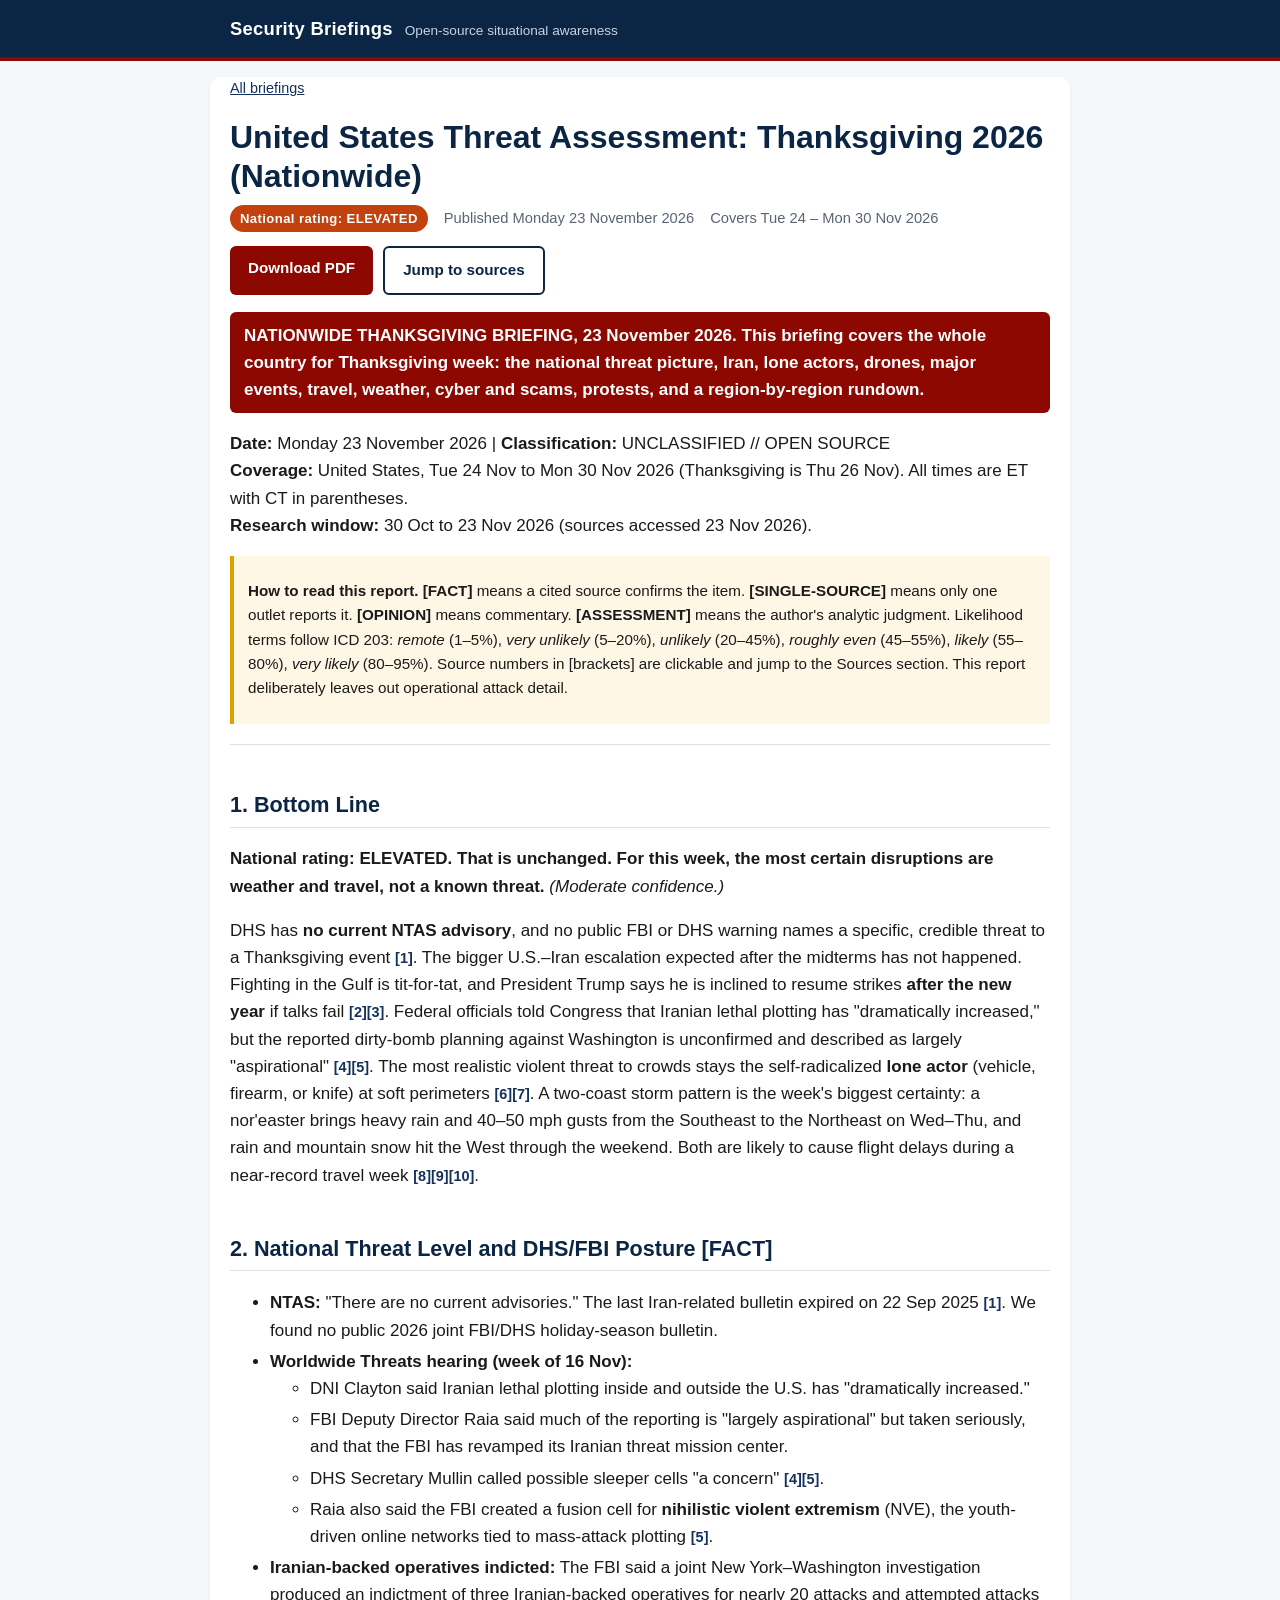
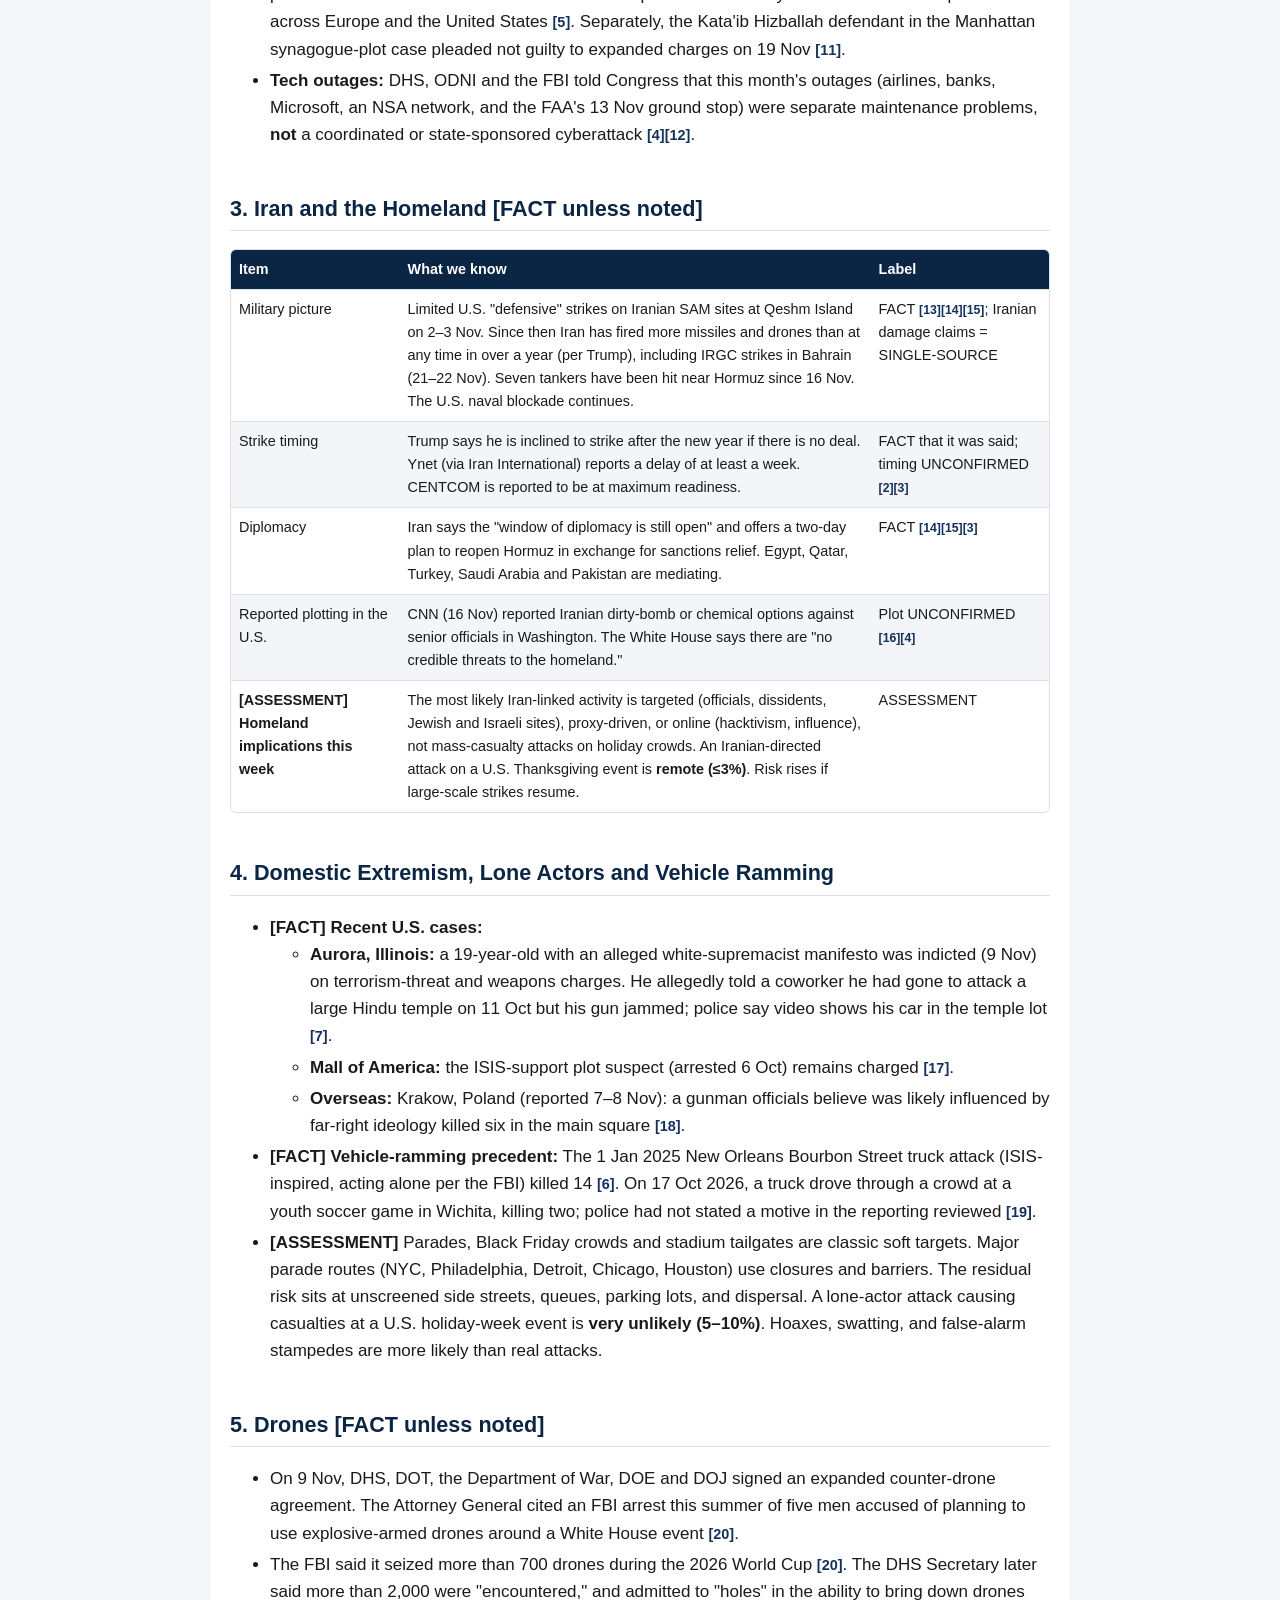
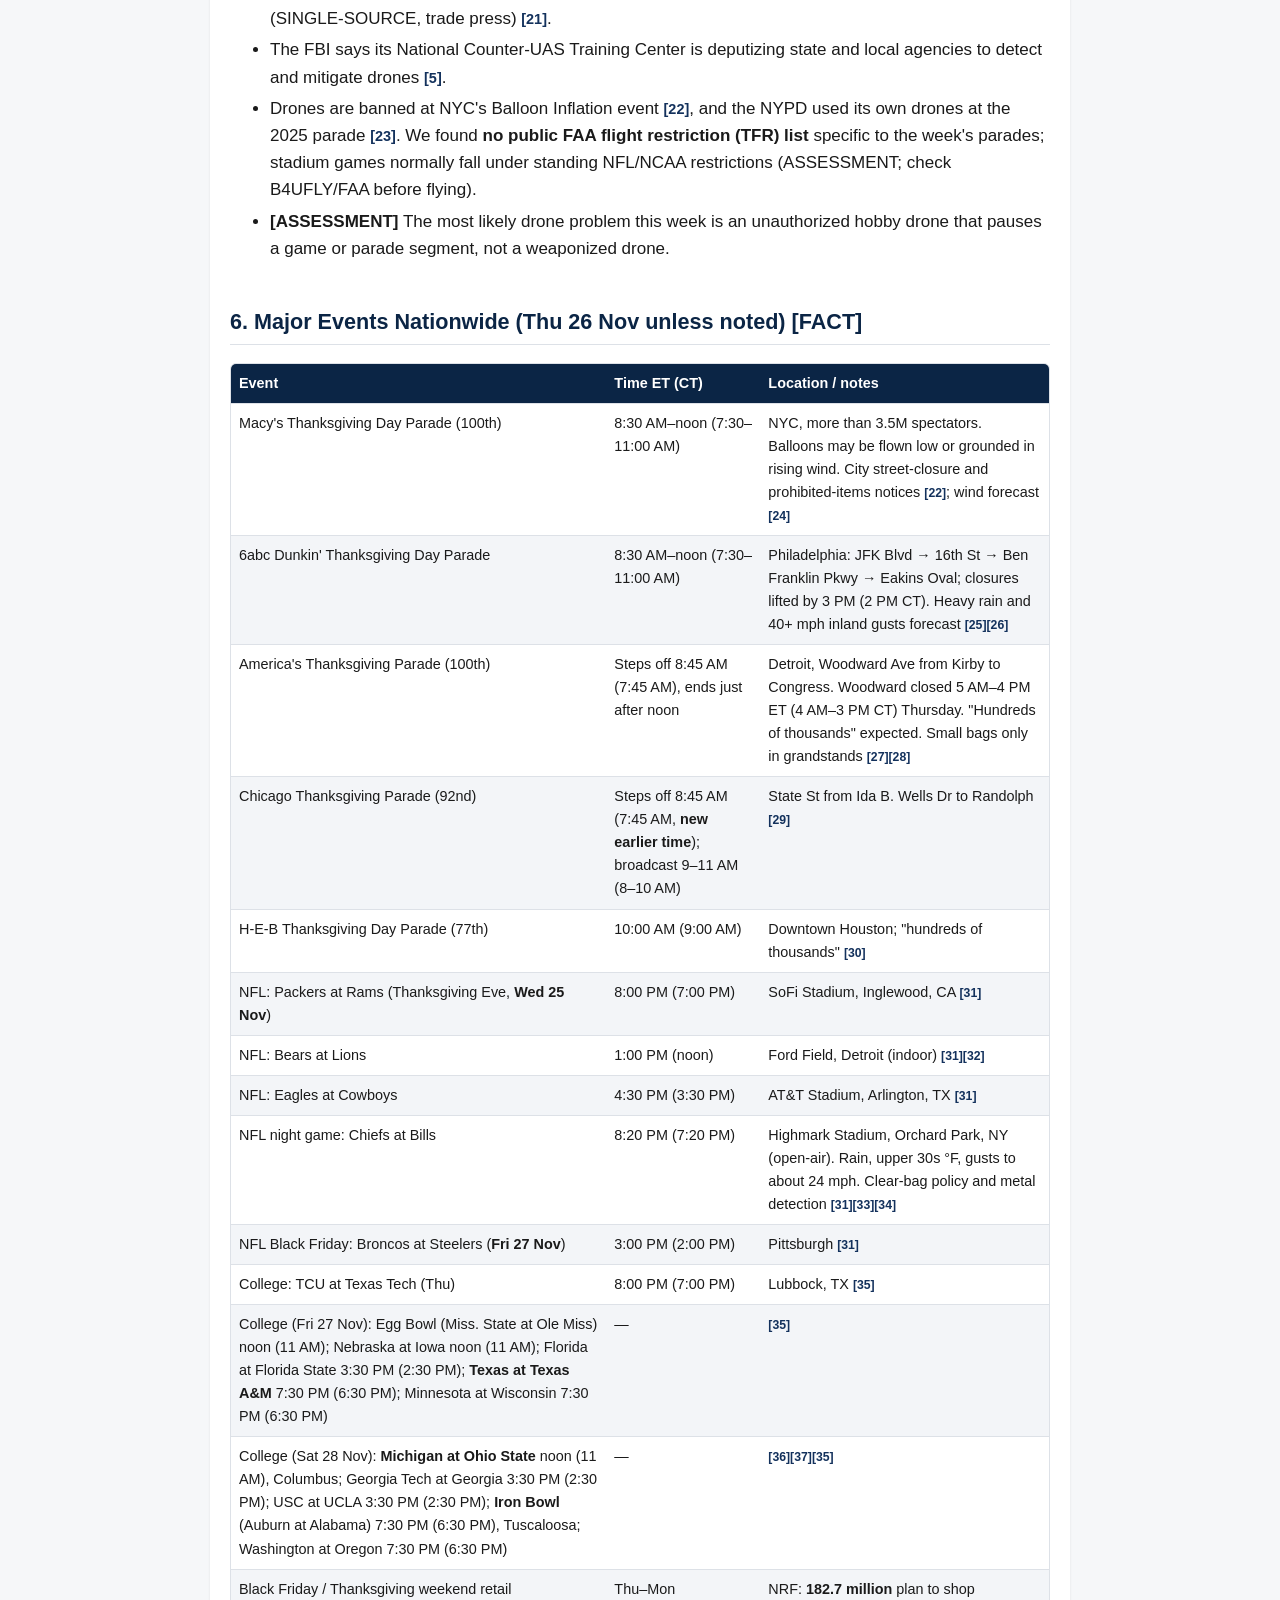
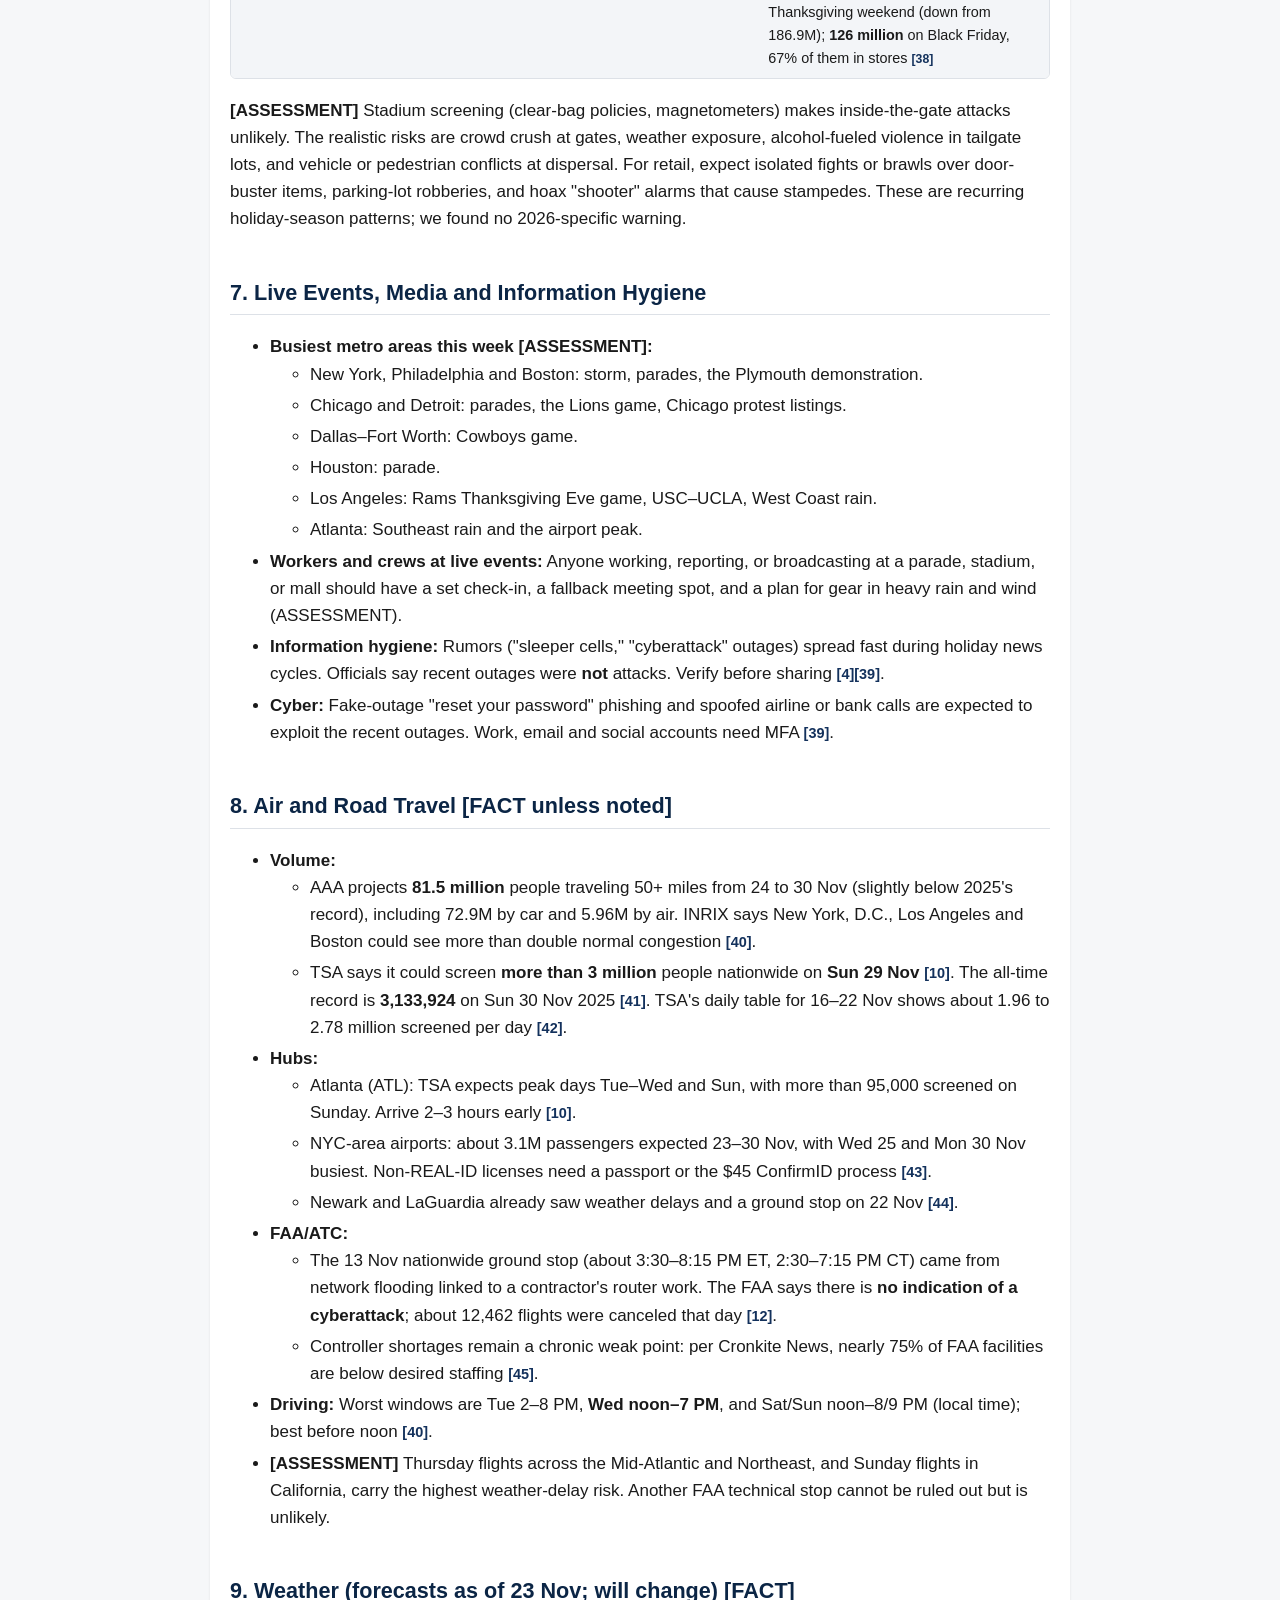
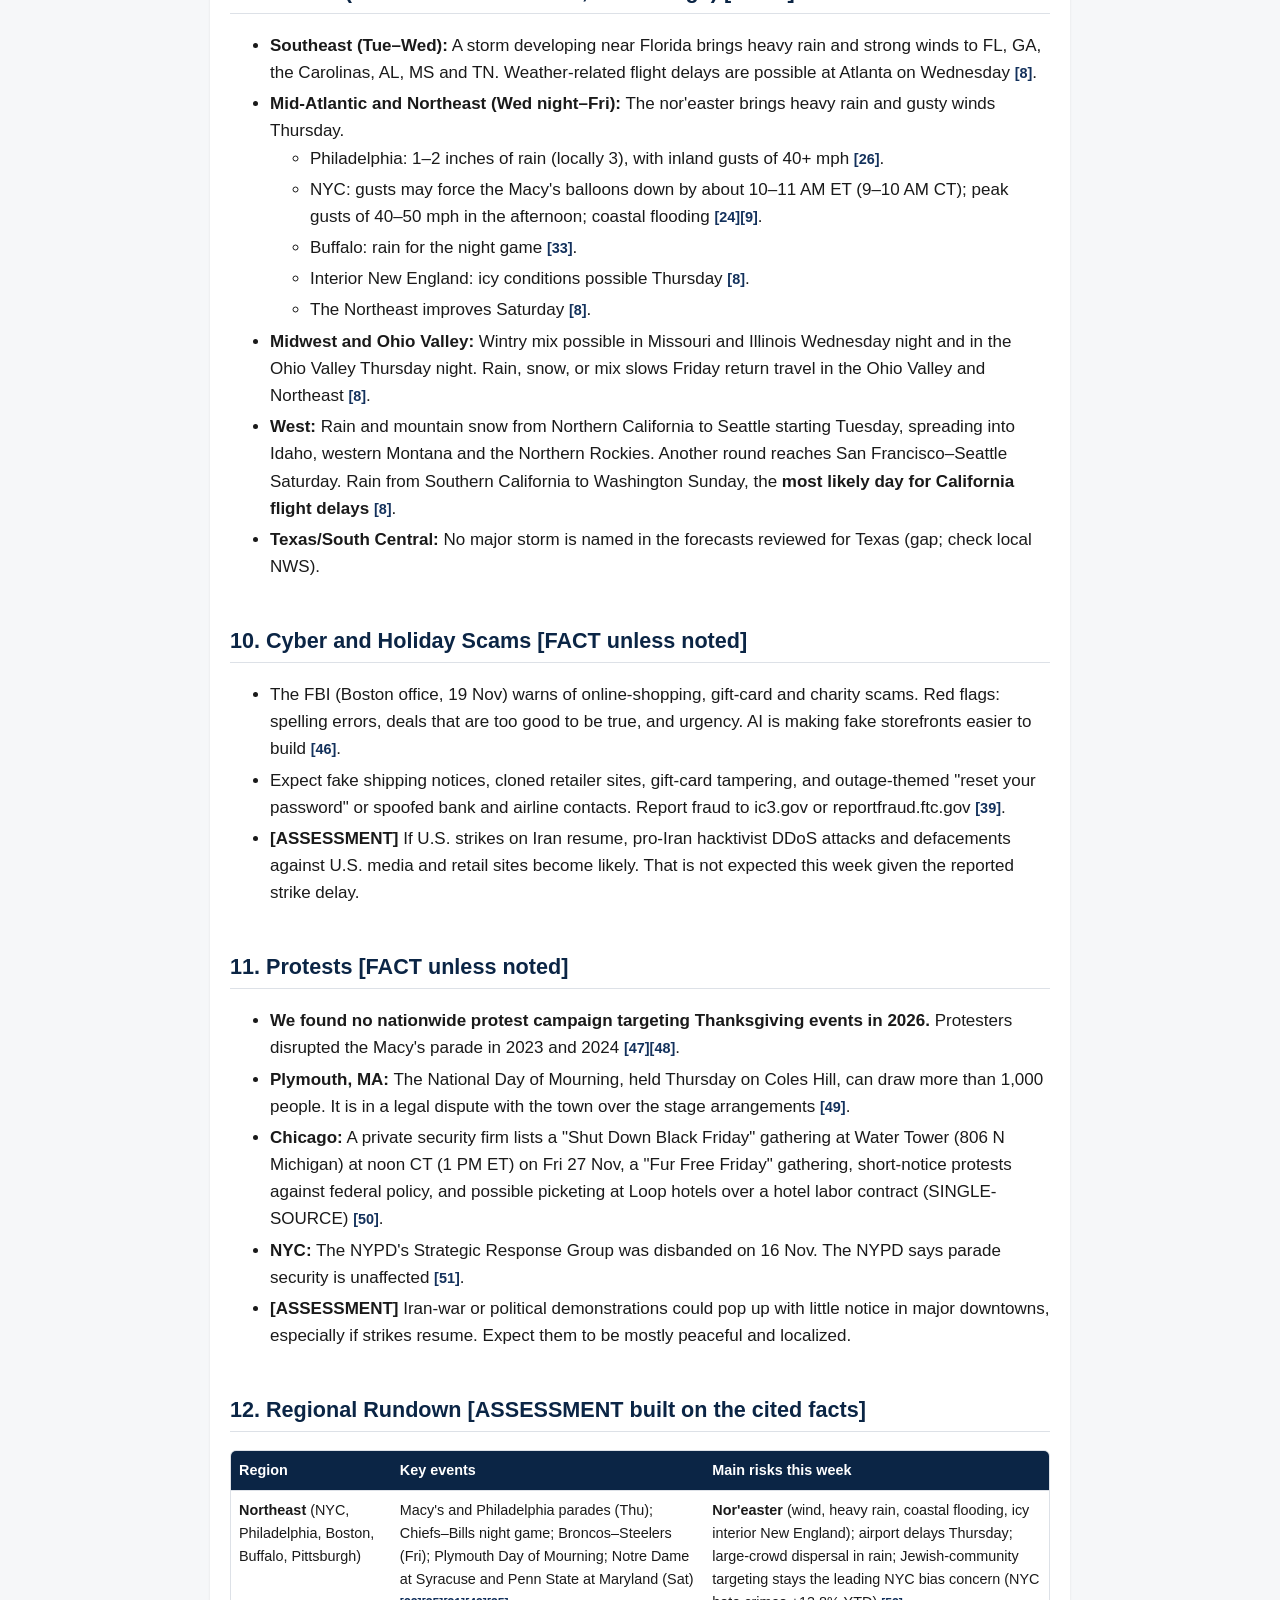
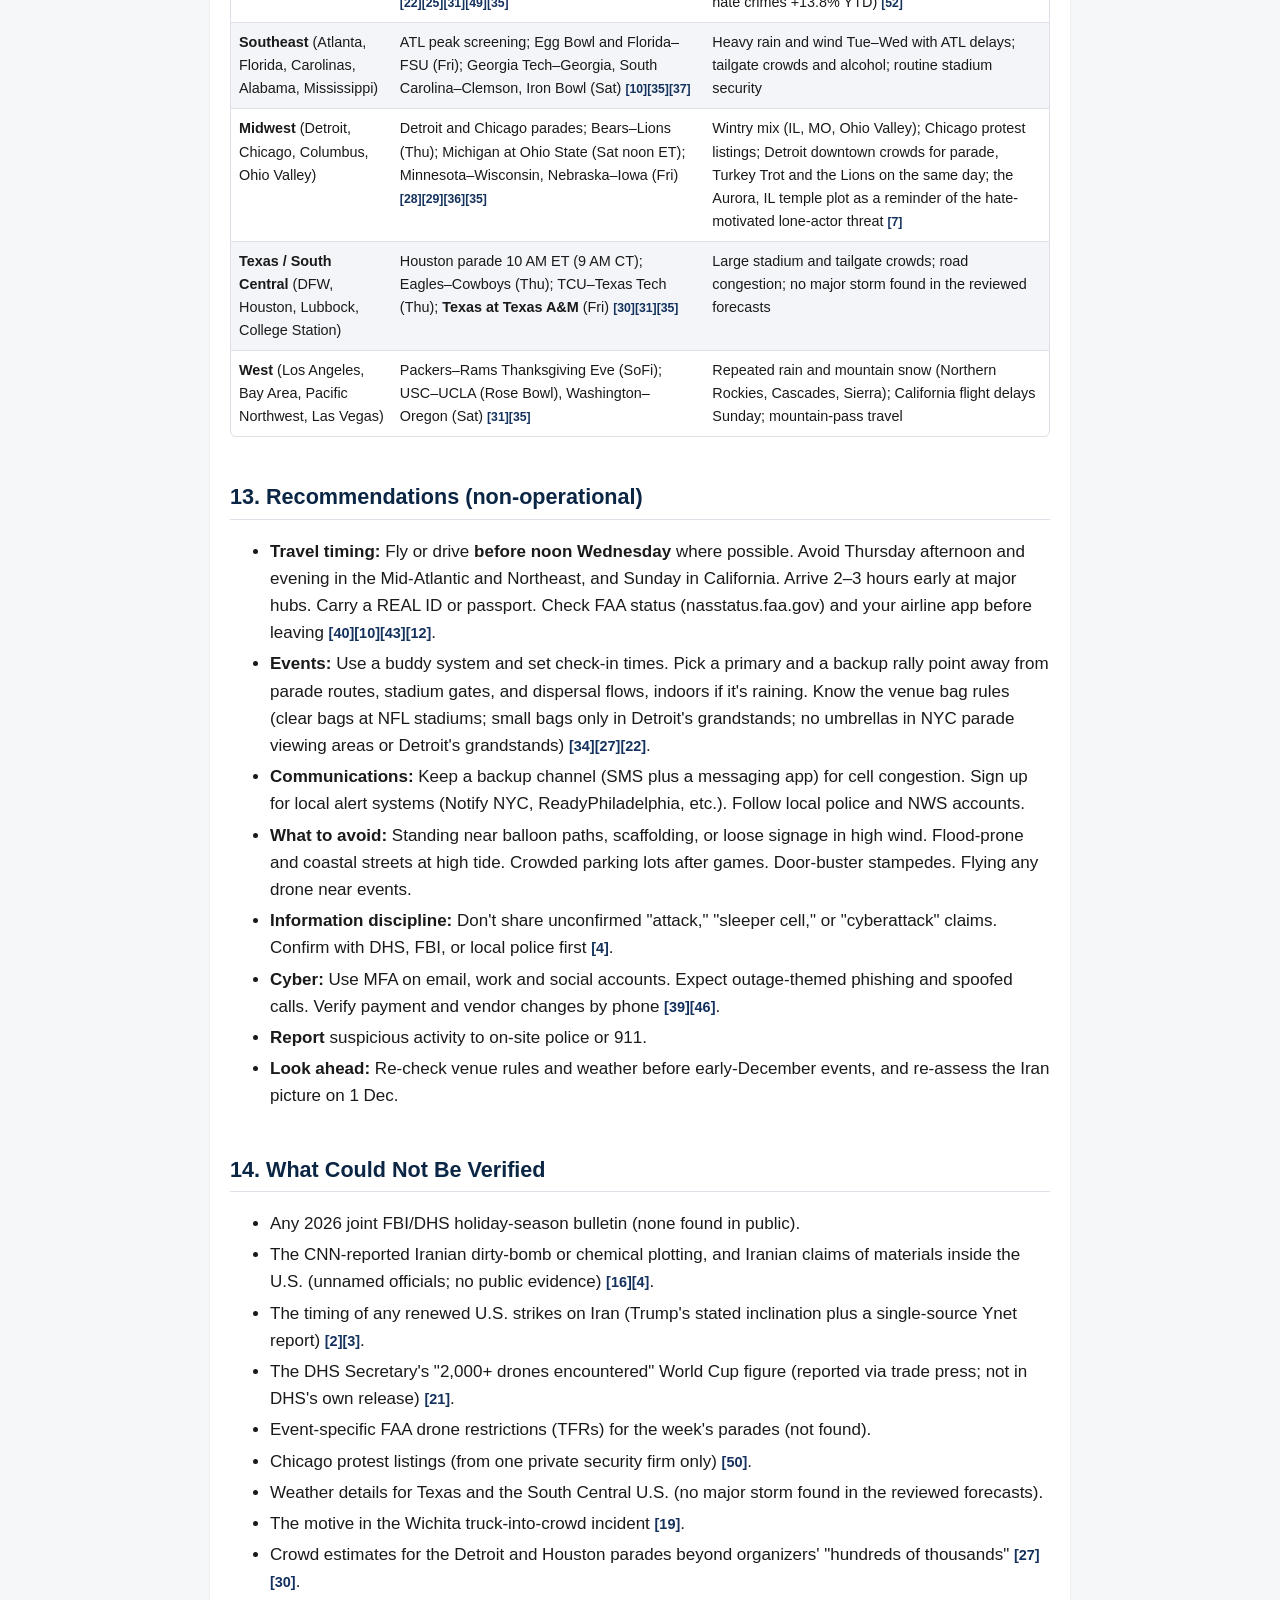
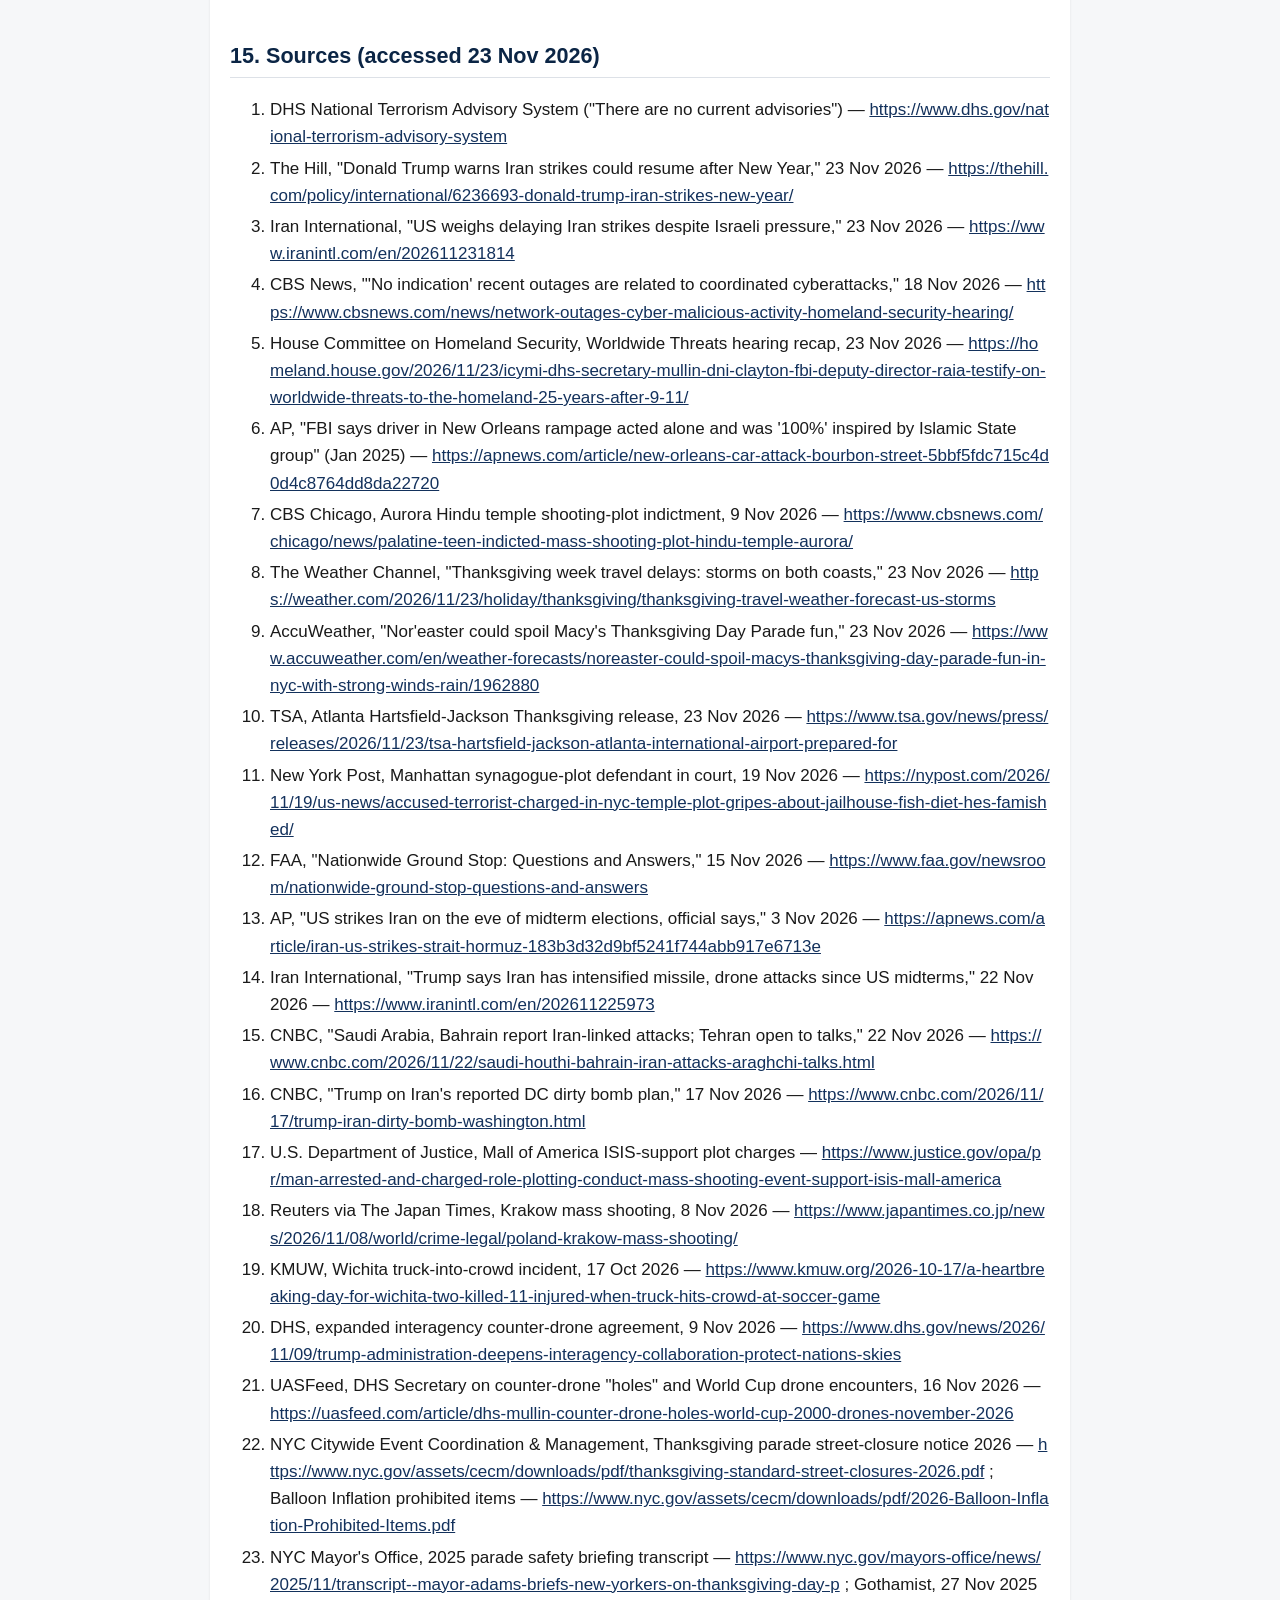
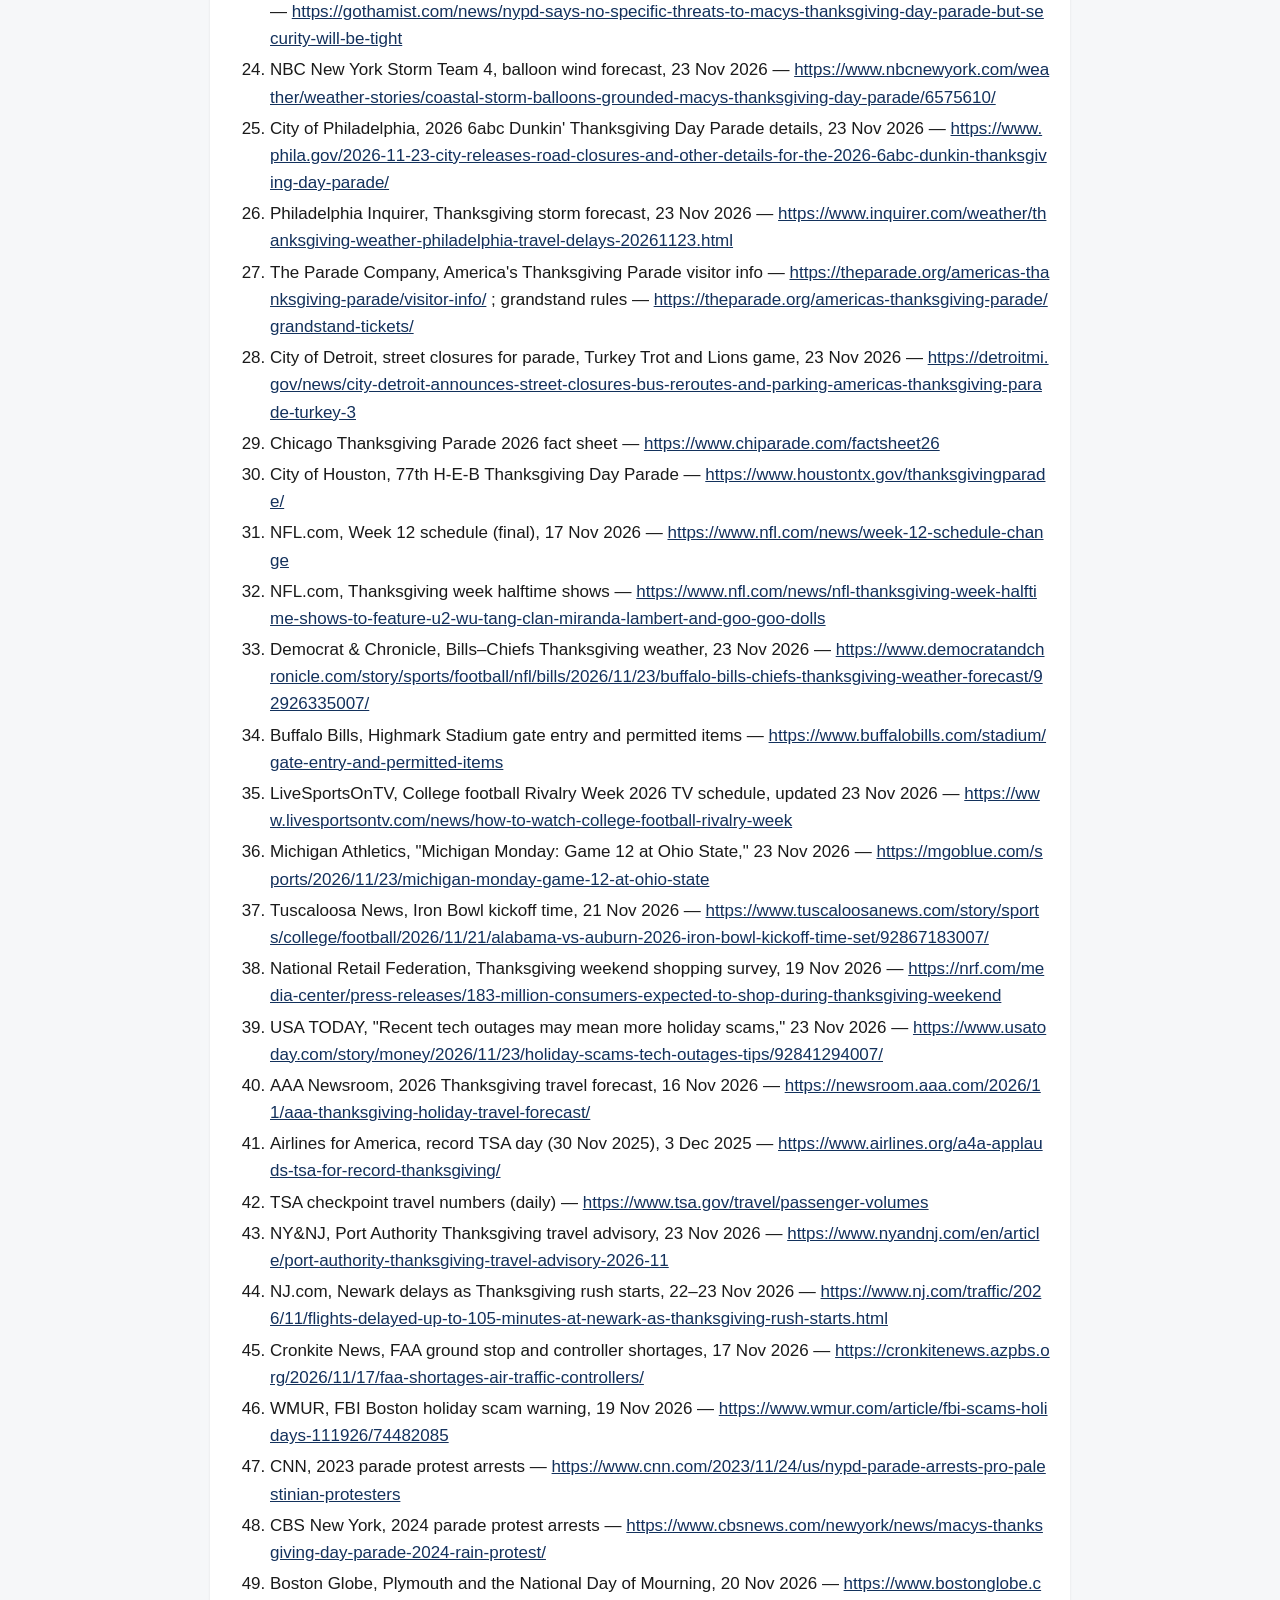
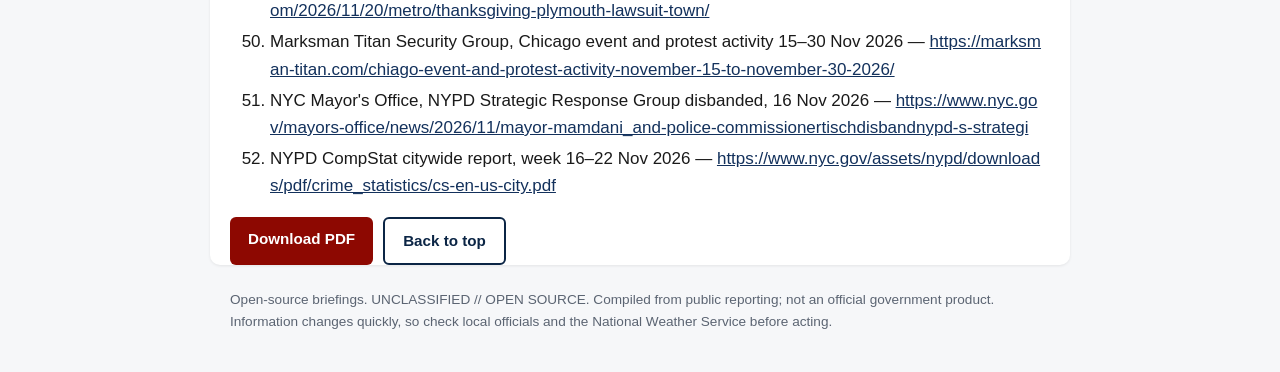
==== posts/usa-thanksgiving-2026.html @ 5b0527f4 "Add blog index, USA Thanksgiving 2026 briefing post, and styles" ====
<!doctype html><html lang="en"><head><meta charset="utf-8">
<meta name="viewport" content="width=device-width, initial-scale=1">
<title>United States Threat Assessment: Thanksgiving 2026 (Nationwide) | Security Briefings</title>
<meta name="description" content="Open-source U.S. security and travel briefing for Thanksgiving week 2026: national threat rating, Iran, lone actors, drones, major events, travel, weather, scams and protests.">
<link rel="stylesheet" href="../assets/style.css"></head><body id="top">
<header class="site"><div class="wrap"><a class="brand" href="../">Security Briefings</a><span class="tag">Open-source situational awareness</span></div></header>
<main class="wrap article">
<p class="crumb"><a href="../">All briefings</a></p>
<h1>United States Threat Assessment: Thanksgiving 2026 (Nationwide)</h1>
<div class="meta">
<span class="badge elevated">National rating: ELEVATED</span>
<span>Published Monday 23 November 2026</span><span>Covers Tue 24 – Mon 30 Nov 2026</span>
</div>
<p class="actions"><a class="btn" href="../pdf/USA-Thanksgiving-2026-Security-Briefing.pdf" download>Download PDF</a> <a class="btn ghost" href="#sources">Jump to sources</a></p>
<article><p class="update"><strong>NATIONWIDE THANKSGIVING BRIEFING, 23 November 2026.</strong> This briefing covers the whole country for Thanksgiving week: the national threat picture, Iran, lone actors, drones, major events, travel, weather, cyber and scams, protests, and a region-by-region rundown.</p>
<p><strong>Date:</strong> Monday 23 November 2026 | <strong>Classification:</strong> UNCLASSIFIED // OPEN SOURCE<br />
<strong>Coverage:</strong> United States, Tue 24 Nov to Mon 30 Nov 2026 (Thanksgiving is Thu 26 Nov). All times are ET with CT in parentheses.<br />
<strong>Research window:</strong> 30 Oct to 23 Nov 2026 (sources accessed 23 Nov 2026).</p>
<blockquote>
<p><strong>How to read this report.</strong> <strong>[FACT]</strong> means a cited source confirms the item. <strong>[SINGLE-SOURCE]</strong> means only one outlet reports it. <strong>[OPINION]</strong> means commentary. <strong>[ASSESSMENT]</strong> means the author's analytic judgment. Likelihood terms follow ICD 203: <em>remote</em> (1–5%), <em>very unlikely</em> (5–20%), <em>unlikely</em> (20–45%), <em>roughly even</em> (45–55%), <em>likely</em> (55–80%), <em>very likely</em> (80–95%). Source numbers in [brackets] are clickable and jump to the Sources section. This report deliberately leaves out operational attack detail.</p>
</blockquote>
<hr />
<h2>1. Bottom Line</h2>
<p><strong>National rating: ELEVATED. That is unchanged. For this week, the most certain disruptions are weather and travel, not a known threat.</strong> <em>(Moderate confidence.)</em></p>
<p>DHS has <strong>no current NTAS advisory</strong>, and no public FBI or DHS warning names a specific, credible threat to a Thanksgiving event <a class="cite" href="#src-1">[1]</a>. The bigger U.S.–Iran escalation expected after the midterms has not happened. Fighting in the Gulf is tit-for-tat, and President Trump says he is inclined to resume strikes <strong>after the new year</strong> if talks fail <a class="cite" href="#src-2">[2]</a><a class="cite" href="#src-3">[3]</a>. Federal officials told Congress that Iranian lethal plotting has "dramatically increased," but the reported dirty-bomb planning against Washington is unconfirmed and described as largely "aspirational" <a class="cite" href="#src-4">[4]</a><a class="cite" href="#src-5">[5]</a>. The most realistic violent threat to crowds stays the self-radicalized <strong>lone actor</strong> (vehicle, firearm, or knife) at soft perimeters <a class="cite" href="#src-6">[6]</a><a class="cite" href="#src-7">[7]</a>. A two-coast storm pattern is the week's biggest certainty: a nor'easter brings heavy rain and 40–50 mph gusts from the Southeast to the Northeast on Wed–Thu, and rain and mountain snow hit the West through the weekend. Both are likely to cause flight delays during a near-record travel week <a class="cite" href="#src-8">[8]</a><a class="cite" href="#src-9">[9]</a><a class="cite" href="#src-10">[10]</a>.</p>
<h2>2. National Threat Level and DHS/FBI Posture [FACT]</h2>
<ul>
<li><strong>NTAS:</strong> "There are no current advisories." The last Iran-related bulletin expired on 22 Sep 2025 <a class="cite" href="#src-1">[1]</a>. We found no public 2026 joint FBI/DHS holiday-season bulletin.</li>
<li><strong>Worldwide Threats hearing (week of 16 Nov):</strong><ul>
<li>DNI Clayton said Iranian lethal plotting inside and outside the U.S. has "dramatically increased."</li>
<li>FBI Deputy Director Raia said much of the reporting is "largely aspirational" but taken seriously, and that the FBI has revamped its Iranian threat mission center.</li>
<li>DHS Secretary Mullin called possible sleeper cells "a concern" <a class="cite" href="#src-4">[4]</a><a class="cite" href="#src-5">[5]</a>.</li>
<li>Raia also said the FBI created a fusion cell for <strong>nihilistic violent extremism</strong> (NVE), the youth-driven online networks tied to mass-attack plotting <a class="cite" href="#src-5">[5]</a>.</li>
</ul>
</li>
<li><strong>Iranian-backed operatives indicted:</strong> The FBI said a joint New York–Washington investigation produced an indictment of three Iranian-backed operatives for nearly 20 attacks and attempted attacks across Europe and the United States <a class="cite" href="#src-5">[5]</a>. Separately, the Kata'ib Hizballah defendant in the Manhattan synagogue-plot case pleaded not guilty to expanded charges on 19 Nov <a class="cite" href="#src-11">[11]</a>.</li>
<li><strong>Tech outages:</strong> DHS, ODNI and the FBI told Congress that this month's outages (airlines, banks, Microsoft, an NSA network, and the FAA's 13 Nov ground stop) were separate maintenance problems, <strong>not</strong> a coordinated or state-sponsored cyberattack <a class="cite" href="#src-4">[4]</a><a class="cite" href="#src-12">[12]</a>.</li>
</ul>
<h2>3. Iran and the Homeland [FACT unless noted]</h2>
<div class="table-wrap"><table>
<thead>
<tr>
<th>Item</th>
<th>What we know</th>
<th>Label</th>
</tr>
</thead>
<tbody>
<tr>
<td>Military picture</td>
<td>Limited U.S. "defensive" strikes on Iranian SAM sites at Qeshm Island on 2–3 Nov. Since then Iran has fired more missiles and drones than at any time in over a year (per Trump), including IRGC strikes in Bahrain (21–22 Nov). Seven tankers have been hit near Hormuz since 16 Nov. The U.S. naval blockade continues.</td>
<td>FACT <a class="cite" href="#src-13">[13]</a><a class="cite" href="#src-14">[14]</a><a class="cite" href="#src-15">[15]</a>; Iranian damage claims = SINGLE-SOURCE</td>
</tr>
<tr>
<td>Strike timing</td>
<td>Trump says he is inclined to strike after the new year if there is no deal. Ynet (via Iran International) reports a delay of at least a week. CENTCOM is reported to be at maximum readiness.</td>
<td>FACT that it was said; timing UNCONFIRMED <a class="cite" href="#src-2">[2]</a><a class="cite" href="#src-3">[3]</a></td>
</tr>
<tr>
<td>Diplomacy</td>
<td>Iran says the "window of diplomacy is still open" and offers a two-day plan to reopen Hormuz in exchange for sanctions relief. Egypt, Qatar, Turkey, Saudi Arabia and Pakistan are mediating.</td>
<td>FACT <a class="cite" href="#src-14">[14]</a><a class="cite" href="#src-15">[15]</a><a class="cite" href="#src-3">[3]</a></td>
</tr>
<tr>
<td>Reported plotting in the U.S.</td>
<td>CNN (16 Nov) reported Iranian dirty-bomb or chemical options against senior officials in Washington. The White House says there are "no credible threats to the homeland."</td>
<td>Plot UNCONFIRMED <a class="cite" href="#src-16">[16]</a><a class="cite" href="#src-4">[4]</a></td>
</tr>
<tr>
<td><strong>[ASSESSMENT] Homeland implications this week</strong></td>
<td>The most likely Iran-linked activity is targeted (officials, dissidents, Jewish and Israeli sites), proxy-driven, or online (hacktivism, influence), not mass-casualty attacks on holiday crowds. An Iranian-directed attack on a U.S. Thanksgiving event is <strong>remote (≤3%)</strong>. Risk rises if large-scale strikes resume.</td>
<td>ASSESSMENT</td>
</tr>
</tbody>
</table></div>
<h2>4. Domestic Extremism, Lone Actors and Vehicle Ramming</h2>
<ul>
<li><strong>[FACT] Recent U.S. cases:</strong><ul>
<li><strong>Aurora, Illinois:</strong> a 19-year-old with an alleged white-supremacist manifesto was indicted (9 Nov) on terrorism-threat and weapons charges. He allegedly told a coworker he had gone to attack a large Hindu temple on 11 Oct but his gun jammed; police say video shows his car in the temple lot <a class="cite" href="#src-7">[7]</a>.</li>
<li><strong>Mall of America:</strong> the ISIS-support plot suspect (arrested 6 Oct) remains charged <a class="cite" href="#src-17">[17]</a>.</li>
<li><strong>Overseas:</strong> Krakow, Poland (reported 7–8 Nov): a gunman officials believe was likely influenced by far-right ideology killed six in the main square <a class="cite" href="#src-18">[18]</a>.</li>
</ul>
</li>
<li><strong>[FACT] Vehicle-ramming precedent:</strong> The 1 Jan 2025 New Orleans Bourbon Street truck attack (ISIS-inspired, acting alone per the FBI) killed 14 <a class="cite" href="#src-6">[6]</a>. On 17 Oct 2026, a truck drove through a crowd at a youth soccer game in Wichita, killing two; police had not stated a motive in the reporting reviewed <a class="cite" href="#src-19">[19]</a>.</li>
<li><strong>[ASSESSMENT]</strong> Parades, Black Friday crowds and stadium tailgates are classic soft targets. Major parade routes (NYC, Philadelphia, Detroit, Chicago, Houston) use closures and barriers. The residual risk sits at unscreened side streets, queues, parking lots, and dispersal. A lone-actor attack causing casualties at a U.S. holiday-week event is <strong>very unlikely (5–10%)</strong>. Hoaxes, swatting, and false-alarm stampedes are more likely than real attacks.</li>
</ul>
<h2>5. Drones [FACT unless noted]</h2>
<ul>
<li>On 9 Nov, DHS, DOT, the Department of War, DOE and DOJ signed an expanded counter-drone agreement. The Attorney General cited an FBI arrest this summer of five men accused of planning to use explosive-armed drones around a White House event <a class="cite" href="#src-20">[20]</a>.</li>
<li>The FBI said it seized more than 700 drones during the 2026 World Cup <a class="cite" href="#src-20">[20]</a>. The DHS Secretary later said more than 2,000 were "encountered," and admitted to "holes" in the ability to bring down drones (SINGLE-SOURCE, trade press) <a class="cite" href="#src-21">[21]</a>.</li>
<li>The FBI says its National Counter-UAS Training Center is deputizing state and local agencies to detect and mitigate drones <a class="cite" href="#src-5">[5]</a>.</li>
<li>Drones are banned at NYC's Balloon Inflation event <a class="cite" href="#src-22">[22]</a>, and the NYPD used its own drones at the 2025 parade <a class="cite" href="#src-23">[23]</a>. We found <strong>no public FAA flight restriction (TFR) list</strong> specific to the week's parades; stadium games normally fall under standing NFL/NCAA restrictions (ASSESSMENT; check B4UFLY/FAA before flying).</li>
<li><strong>[ASSESSMENT]</strong> The most likely drone problem this week is an unauthorized hobby drone that pauses a game or parade segment, not a weaponized drone.</li>
</ul>
<h2>6. Major Events Nationwide (Thu 26 Nov unless noted) [FACT]</h2>
<div class="table-wrap"><table>
<thead>
<tr>
<th>Event</th>
<th>Time ET (CT)</th>
<th>Location / notes</th>
</tr>
</thead>
<tbody>
<tr>
<td>Macy's Thanksgiving Day Parade (100th)</td>
<td>8:30 AM–noon (7:30–11:00 AM)</td>
<td>NYC, more than 3.5M spectators. Balloons may be flown low or grounded in rising wind. City street-closure and prohibited-items notices <a class="cite" href="#src-22">[22]</a>; wind forecast <a class="cite" href="#src-24">[24]</a></td>
</tr>
<tr>
<td>6abc Dunkin' Thanksgiving Day Parade</td>
<td>8:30 AM–noon (7:30–11:00 AM)</td>
<td>Philadelphia: JFK Blvd → 16th St → Ben Franklin Pkwy → Eakins Oval; closures lifted by 3 PM (2 PM CT). Heavy rain and 40+ mph inland gusts forecast <a class="cite" href="#src-25">[25]</a><a class="cite" href="#src-26">[26]</a></td>
</tr>
<tr>
<td>America's Thanksgiving Parade (100th)</td>
<td>Steps off 8:45 AM (7:45 AM), ends just after noon</td>
<td>Detroit, Woodward Ave from Kirby to Congress. Woodward closed 5 AM–4 PM ET (4 AM–3 PM CT) Thursday. "Hundreds of thousands" expected. Small bags only in grandstands <a class="cite" href="#src-27">[27]</a><a class="cite" href="#src-28">[28]</a></td>
</tr>
<tr>
<td>Chicago Thanksgiving Parade (92nd)</td>
<td>Steps off 8:45 AM (7:45 AM, <strong>new earlier time</strong>); broadcast 9–11 AM (8–10 AM)</td>
<td>State St from Ida B. Wells Dr to Randolph <a class="cite" href="#src-29">[29]</a></td>
</tr>
<tr>
<td>H-E-B Thanksgiving Day Parade (77th)</td>
<td>10:00 AM (9:00 AM)</td>
<td>Downtown Houston; "hundreds of thousands" <a class="cite" href="#src-30">[30]</a></td>
</tr>
<tr>
<td>NFL: Packers at Rams (Thanksgiving Eve, <strong>Wed 25 Nov</strong>)</td>
<td>8:00 PM (7:00 PM)</td>
<td>SoFi Stadium, Inglewood, CA <a class="cite" href="#src-31">[31]</a></td>
</tr>
<tr>
<td>NFL: Bears at Lions</td>
<td>1:00 PM (noon)</td>
<td>Ford Field, Detroit (indoor) <a class="cite" href="#src-31">[31]</a><a class="cite" href="#src-32">[32]</a></td>
</tr>
<tr>
<td>NFL: Eagles at Cowboys</td>
<td>4:30 PM (3:30 PM)</td>
<td>AT&amp;T Stadium, Arlington, TX <a class="cite" href="#src-31">[31]</a></td>
</tr>
<tr>
<td>NFL night game: Chiefs at Bills</td>
<td>8:20 PM (7:20 PM)</td>
<td>Highmark Stadium, Orchard Park, NY (open-air). Rain, upper 30s °F, gusts to about 24 mph. Clear-bag policy and metal detection <a class="cite" href="#src-31">[31]</a><a class="cite" href="#src-33">[33]</a><a class="cite" href="#src-34">[34]</a></td>
</tr>
<tr>
<td>NFL Black Friday: Broncos at Steelers (<strong>Fri 27 Nov</strong>)</td>
<td>3:00 PM (2:00 PM)</td>
<td>Pittsburgh <a class="cite" href="#src-31">[31]</a></td>
</tr>
<tr>
<td>College: TCU at Texas Tech (Thu)</td>
<td>8:00 PM (7:00 PM)</td>
<td>Lubbock, TX <a class="cite" href="#src-35">[35]</a></td>
</tr>
<tr>
<td>College (Fri 27 Nov): Egg Bowl (Miss. State at Ole Miss) noon (11 AM); Nebraska at Iowa noon (11 AM); Florida at Florida State 3:30 PM (2:30 PM); <strong>Texas at Texas A&amp;M</strong> 7:30 PM (6:30 PM); Minnesota at Wisconsin 7:30 PM (6:30 PM)</td>
<td>—</td>
<td><a class="cite" href="#src-35">[35]</a></td>
</tr>
<tr>
<td>College (Sat 28 Nov): <strong>Michigan at Ohio State</strong> noon (11 AM), Columbus; Georgia Tech at Georgia 3:30 PM (2:30 PM); USC at UCLA 3:30 PM (2:30 PM); <strong>Iron Bowl</strong> (Auburn at Alabama) 7:30 PM (6:30 PM), Tuscaloosa; Washington at Oregon 7:30 PM (6:30 PM)</td>
<td>—</td>
<td><a class="cite" href="#src-36">[36]</a><a class="cite" href="#src-37">[37]</a><a class="cite" href="#src-35">[35]</a></td>
</tr>
<tr>
<td>Black Friday / Thanksgiving weekend retail</td>
<td>Thu–Mon</td>
<td>NRF: <strong>182.7 million</strong> plan to shop Thanksgiving weekend (down from 186.9M); <strong>126 million</strong> on Black Friday, 67% of them in stores <a class="cite" href="#src-38">[38]</a></td>
</tr>
</tbody>
</table></div>
<p><strong>[ASSESSMENT]</strong> Stadium screening (clear-bag policies, magnetometers) makes inside-the-gate attacks unlikely. The realistic risks are crowd crush at gates, weather exposure, alcohol-fueled violence in tailgate lots, and vehicle or pedestrian conflicts at dispersal. For retail, expect isolated fights or brawls over door-buster items, parking-lot robberies, and hoax "shooter" alarms that cause stampedes. These are recurring holiday-season patterns; we found no 2026-specific warning.</p>
<h2>7. Live Events, Media and Information Hygiene</h2>
<ul>
<li><strong>Busiest metro areas this week [ASSESSMENT]:</strong><ul>
<li>New York, Philadelphia and Boston: storm, parades, the Plymouth demonstration.</li>
<li>Chicago and Detroit: parades, the Lions game, Chicago protest listings.</li>
<li>Dallas–Fort Worth: Cowboys game.</li>
<li>Houston: parade.</li>
<li>Los Angeles: Rams Thanksgiving Eve game, USC–UCLA, West Coast rain.</li>
<li>Atlanta: Southeast rain and the airport peak.</li>
</ul>
</li>
<li><strong>Workers and crews at live events:</strong> Anyone working, reporting, or broadcasting at a parade, stadium, or mall should have a set check-in, a fallback meeting spot, and a plan for gear in heavy rain and wind (ASSESSMENT).</li>
<li><strong>Information hygiene:</strong> Rumors ("sleeper cells," "cyberattack" outages) spread fast during holiday news cycles. Officials say recent outages were <strong>not</strong> attacks. Verify before sharing <a class="cite" href="#src-4">[4]</a><a class="cite" href="#src-39">[39]</a>.</li>
<li><strong>Cyber:</strong> Fake-outage "reset your password" phishing and spoofed airline or bank calls are expected to exploit the recent outages. Work, email and social accounts need MFA <a class="cite" href="#src-39">[39]</a>.</li>
</ul>
<h2>8. Air and Road Travel [FACT unless noted]</h2>
<ul>
<li><strong>Volume:</strong><ul>
<li>AAA projects <strong>81.5 million</strong> people traveling 50+ miles from 24 to 30 Nov (slightly below 2025's record), including 72.9M by car and 5.96M by air. INRIX says New York, D.C., Los Angeles and Boston could see more than double normal congestion <a class="cite" href="#src-40">[40]</a>.</li>
<li>TSA says it could screen <strong>more than 3 million</strong> people nationwide on <strong>Sun 29 Nov</strong> <a class="cite" href="#src-10">[10]</a>. The all-time record is <strong>3,133,924</strong> on Sun 30 Nov 2025 <a class="cite" href="#src-41">[41]</a>. TSA's daily table for 16–22 Nov shows about 1.96 to 2.78 million screened per day <a class="cite" href="#src-42">[42]</a>.</li>
</ul>
</li>
<li><strong>Hubs:</strong><ul>
<li>Atlanta (ATL): TSA expects peak days Tue–Wed and Sun, with more than 95,000 screened on Sunday. Arrive 2–3 hours early <a class="cite" href="#src-10">[10]</a>.</li>
<li>NYC-area airports: about 3.1M passengers expected 23–30 Nov, with Wed 25 and Mon 30 Nov busiest. Non-REAL-ID licenses need a passport or the $45 ConfirmID process <a class="cite" href="#src-43">[43]</a>.</li>
<li>Newark and LaGuardia already saw weather delays and a ground stop on 22 Nov <a class="cite" href="#src-44">[44]</a>.</li>
</ul>
</li>
<li><strong>FAA/ATC:</strong><ul>
<li>The 13 Nov nationwide ground stop (about 3:30–8:15 PM ET, 2:30–7:15 PM CT) came from network flooding linked to a contractor's router work. The FAA says there is <strong>no indication of a cyberattack</strong>; about 12,462 flights were canceled that day <a class="cite" href="#src-12">[12]</a>.</li>
<li>Controller shortages remain a chronic weak point: per Cronkite News, nearly 75% of FAA facilities are below desired staffing <a class="cite" href="#src-45">[45]</a>.</li>
</ul>
</li>
<li><strong>Driving:</strong> Worst windows are Tue 2–8 PM, <strong>Wed noon–7 PM</strong>, and Sat/Sun noon–8/9 PM (local time); best before noon <a class="cite" href="#src-40">[40]</a>.</li>
<li><strong>[ASSESSMENT]</strong> Thursday flights across the Mid-Atlantic and Northeast, and Sunday flights in California, carry the highest weather-delay risk. Another FAA technical stop cannot be ruled out but is unlikely.</li>
</ul>
<h2>9. Weather (forecasts as of 23 Nov; will change) [FACT]</h2>
<ul>
<li><strong>Southeast (Tue–Wed):</strong> A storm developing near Florida brings heavy rain and strong winds to FL, GA, the Carolinas, AL, MS and TN. Weather-related flight delays are possible at Atlanta on Wednesday <a class="cite" href="#src-8">[8]</a>.</li>
<li><strong>Mid-Atlantic and Northeast (Wed night–Fri):</strong> The nor'easter brings heavy rain and gusty winds Thursday.<ul>
<li>Philadelphia: 1–2 inches of rain (locally 3), with inland gusts of 40+ mph <a class="cite" href="#src-26">[26]</a>.</li>
<li>NYC: gusts may force the Macy's balloons down by about 10–11 AM ET (9–10 AM CT); peak gusts of 40–50 mph in the afternoon; coastal flooding <a class="cite" href="#src-24">[24]</a><a class="cite" href="#src-9">[9]</a>.</li>
<li>Buffalo: rain for the night game <a class="cite" href="#src-33">[33]</a>.</li>
<li>Interior New England: icy conditions possible Thursday <a class="cite" href="#src-8">[8]</a>.</li>
<li>The Northeast improves Saturday <a class="cite" href="#src-8">[8]</a>.</li>
</ul>
</li>
<li><strong>Midwest and Ohio Valley:</strong> Wintry mix possible in Missouri and Illinois Wednesday night and in the Ohio Valley Thursday night. Rain, snow, or mix slows Friday return travel in the Ohio Valley and Northeast <a class="cite" href="#src-8">[8]</a>.</li>
<li><strong>West:</strong> Rain and mountain snow from Northern California to Seattle starting Tuesday, spreading into Idaho, western Montana and the Northern Rockies. Another round reaches San Francisco–Seattle Saturday. Rain from Southern California to Washington Sunday, the <strong>most likely day for California flight delays</strong> <a class="cite" href="#src-8">[8]</a>.</li>
<li><strong>Texas/South Central:</strong> No major storm is named in the forecasts reviewed for Texas (gap; check local NWS).</li>
</ul>
<h2>10. Cyber and Holiday Scams [FACT unless noted]</h2>
<ul>
<li>The FBI (Boston office, 19 Nov) warns of online-shopping, gift-card and charity scams. Red flags: spelling errors, deals that are too good to be true, and urgency. AI is making fake storefronts easier to build <a class="cite" href="#src-46">[46]</a>.</li>
<li>Expect fake shipping notices, cloned retailer sites, gift-card tampering, and outage-themed "reset your password" or spoofed bank and airline contacts. Report fraud to ic3.gov or reportfraud.ftc.gov <a class="cite" href="#src-39">[39]</a>.</li>
<li><strong>[ASSESSMENT]</strong> If U.S. strikes on Iran resume, pro-Iran hacktivist DDoS attacks and defacements against U.S. media and retail sites become likely. That is not expected this week given the reported strike delay.</li>
</ul>
<h2>11. Protests [FACT unless noted]</h2>
<ul>
<li><strong>We found no nationwide protest campaign targeting Thanksgiving events in 2026.</strong> Protesters disrupted the Macy's parade in 2023 and 2024 <a class="cite" href="#src-47">[47]</a><a class="cite" href="#src-48">[48]</a>.</li>
<li><strong>Plymouth, MA:</strong> The National Day of Mourning, held Thursday on Coles Hill, can draw more than 1,000 people. It is in a legal dispute with the town over the stage arrangements <a class="cite" href="#src-49">[49]</a>.</li>
<li><strong>Chicago:</strong> A private security firm lists a "Shut Down Black Friday" gathering at Water Tower (806 N Michigan) at noon CT (1 PM ET) on Fri 27 Nov, a "Fur Free Friday" gathering, short-notice protests against federal policy, and possible picketing at Loop hotels over a hotel labor contract (SINGLE-SOURCE) <a class="cite" href="#src-50">[50]</a>.</li>
<li><strong>NYC:</strong> The NYPD's Strategic Response Group was disbanded on 16 Nov. The NYPD says parade security is unaffected <a class="cite" href="#src-51">[51]</a>.</li>
<li><strong>[ASSESSMENT]</strong> Iran-war or political demonstrations could pop up with little notice in major downtowns, especially if strikes resume. Expect them to be mostly peaceful and localized.</li>
</ul>
<h2>12. Regional Rundown [ASSESSMENT built on the cited facts]</h2>
<div class="table-wrap"><table>
<thead>
<tr>
<th>Region</th>
<th>Key events</th>
<th>Main risks this week</th>
</tr>
</thead>
<tbody>
<tr>
<td><strong>Northeast</strong> (NYC, Philadelphia, Boston, Buffalo, Pittsburgh)</td>
<td>Macy's and Philadelphia parades (Thu); Chiefs–Bills night game; Broncos–Steelers (Fri); Plymouth Day of Mourning; Notre Dame at Syracuse and Penn State at Maryland (Sat) <a class="cite" href="#src-22">[22]</a><a class="cite" href="#src-25">[25]</a><a class="cite" href="#src-31">[31]</a><a class="cite" href="#src-49">[49]</a><a class="cite" href="#src-35">[35]</a></td>
<td><strong>Nor'easter</strong> (wind, heavy rain, coastal flooding, icy interior New England); airport delays Thursday; large-crowd dispersal in rain; Jewish-community targeting stays the leading NYC bias concern (NYC hate crimes +13.8% YTD) <a class="cite" href="#src-52">[52]</a></td>
</tr>
<tr>
<td><strong>Southeast</strong> (Atlanta, Florida, Carolinas, Alabama, Mississippi)</td>
<td>ATL peak screening; Egg Bowl and Florida–FSU (Fri); Georgia Tech–Georgia, South Carolina–Clemson, Iron Bowl (Sat) <a class="cite" href="#src-10">[10]</a><a class="cite" href="#src-35">[35]</a><a class="cite" href="#src-37">[37]</a></td>
<td>Heavy rain and wind Tue–Wed with ATL delays; tailgate crowds and alcohol; routine stadium security</td>
</tr>
<tr>
<td><strong>Midwest</strong> (Detroit, Chicago, Columbus, Ohio Valley)</td>
<td>Detroit and Chicago parades; Bears–Lions (Thu); Michigan at Ohio State (Sat noon ET); Minnesota–Wisconsin, Nebraska–Iowa (Fri) <a class="cite" href="#src-28">[28]</a><a class="cite" href="#src-29">[29]</a><a class="cite" href="#src-36">[36]</a><a class="cite" href="#src-35">[35]</a></td>
<td>Wintry mix (IL, MO, Ohio Valley); Chicago protest listings; Detroit downtown crowds for parade, Turkey Trot and the Lions on the same day; the Aurora, IL temple plot as a reminder of the hate-motivated lone-actor threat <a class="cite" href="#src-7">[7]</a></td>
</tr>
<tr>
<td><strong>Texas / South Central</strong> (DFW, Houston, Lubbock, College Station)</td>
<td>Houston parade 10 AM ET (9 AM CT); Eagles–Cowboys (Thu); TCU–Texas Tech (Thu); <strong>Texas at Texas A&amp;M</strong> (Fri) <a class="cite" href="#src-30">[30]</a><a class="cite" href="#src-31">[31]</a><a class="cite" href="#src-35">[35]</a></td>
<td>Large stadium and tailgate crowds; road congestion; no major storm found in the reviewed forecasts</td>
</tr>
<tr>
<td><strong>West</strong> (Los Angeles, Bay Area, Pacific Northwest, Las Vegas)</td>
<td>Packers–Rams Thanksgiving Eve (SoFi); USC–UCLA (Rose Bowl), Washington–Oregon (Sat) <a class="cite" href="#src-31">[31]</a><a class="cite" href="#src-35">[35]</a></td>
<td>Repeated rain and mountain snow (Northern Rockies, Cascades, Sierra); California flight delays Sunday; mountain-pass travel</td>
</tr>
</tbody>
</table></div>
<h2>13. Recommendations (non-operational)</h2>
<ul>
<li><strong>Travel timing:</strong> Fly or drive <strong>before noon Wednesday</strong> where possible. Avoid Thursday afternoon and evening in the Mid-Atlantic and Northeast, and Sunday in California. Arrive 2–3 hours early at major hubs. Carry a REAL ID or passport. Check FAA status (nasstatus.faa.gov) and your airline app before leaving <a class="cite" href="#src-40">[40]</a><a class="cite" href="#src-10">[10]</a><a class="cite" href="#src-43">[43]</a><a class="cite" href="#src-12">[12]</a>.</li>
<li><strong>Events:</strong> Use a buddy system and set check-in times. Pick a primary and a backup rally point away from parade routes, stadium gates, and dispersal flows, indoors if it's raining. Know the venue bag rules (clear bags at NFL stadiums; small bags only in Detroit's grandstands; no umbrellas in NYC parade viewing areas or Detroit's grandstands) <a class="cite" href="#src-34">[34]</a><a class="cite" href="#src-27">[27]</a><a class="cite" href="#src-22">[22]</a>.</li>
<li><strong>Communications:</strong> Keep a backup channel (SMS plus a messaging app) for cell congestion. Sign up for local alert systems (Notify NYC, ReadyPhiladelphia, etc.). Follow local police and NWS accounts.</li>
<li><strong>What to avoid:</strong> Standing near balloon paths, scaffolding, or loose signage in high wind. Flood-prone and coastal streets at high tide. Crowded parking lots after games. Door-buster stampedes. Flying any drone near events.</li>
<li><strong>Information discipline:</strong> Don't share unconfirmed "attack," "sleeper cell," or "cyberattack" claims. Confirm with DHS, FBI, or local police first <a class="cite" href="#src-4">[4]</a>.</li>
<li><strong>Cyber:</strong> Use MFA on email, work and social accounts. Expect outage-themed phishing and spoofed calls. Verify payment and vendor changes by phone <a class="cite" href="#src-39">[39]</a><a class="cite" href="#src-46">[46]</a>.</li>
<li><strong>Report</strong> suspicious activity to on-site police or 911.</li>
<li><strong>Look ahead:</strong> Re-check venue rules and weather before early-December events, and re-assess the Iran picture on 1 Dec.</li>
</ul>
<h2>14. What Could Not Be Verified</h2>
<ul>
<li>Any 2026 joint FBI/DHS holiday-season bulletin (none found in public).</li>
<li>The CNN-reported Iranian dirty-bomb or chemical plotting, and Iranian claims of materials inside the U.S. (unnamed officials; no public evidence) <a class="cite" href="#src-16">[16]</a><a class="cite" href="#src-4">[4]</a>.</li>
<li>The timing of any renewed U.S. strikes on Iran (Trump's stated inclination plus a single-source Ynet report) <a class="cite" href="#src-2">[2]</a><a class="cite" href="#src-3">[3]</a>.</li>
<li>The DHS Secretary's "2,000+ drones encountered" World Cup figure (reported via trade press; not in DHS's own release) <a class="cite" href="#src-21">[21]</a>.</li>
<li>Event-specific FAA drone restrictions (TFRs) for the week's parades (not found).</li>
<li>Chicago protest listings (from one private security firm only) <a class="cite" href="#src-50">[50]</a>.</li>
<li>Weather details for Texas and the South Central U.S. (no major storm found in the reviewed forecasts).</li>
<li>The motive in the Wichita truck-into-crowd incident <a class="cite" href="#src-19">[19]</a>.</li>
<li>Crowd estimates for the Detroit and Houston parades beyond organizers' "hundreds of thousands" <a class="cite" href="#src-27">[27]</a><a class="cite" href="#src-30">[30]</a>.</li>
</ul>
<h2 id="sources">15. Sources (accessed 23 Nov 2026)</h2>
<ol>
<li><span id="src-1" class="anchor"></span>DHS National Terrorism Advisory System ("There are no current advisories") — <a href="https://www.dhs.gov/national-terrorism-advisory-system" target="_blank" rel="noopener">https://www.dhs.gov/national-terrorism-advisory-system</a></li>
<li><span id="src-2" class="anchor"></span>The Hill, "Donald Trump warns Iran strikes could resume after New Year," 23 Nov 2026 — <a href="https://thehill.com/policy/international/6236693-donald-trump-iran-strikes-new-year/" target="_blank" rel="noopener">https://thehill.com/policy/international/6236693-donald-trump-iran-strikes-new-year/</a></li>
<li><span id="src-3" class="anchor"></span>Iran International, "US weighs delaying Iran strikes despite Israeli pressure," 23 Nov 2026 — <a href="https://www.iranintl.com/en/202611231814" target="_blank" rel="noopener">https://www.iranintl.com/en/202611231814</a></li>
<li><span id="src-4" class="anchor"></span>CBS News, "'No indication' recent outages are related to coordinated cyberattacks," 18 Nov 2026 — <a href="https://www.cbsnews.com/news/network-outages-cyber-malicious-activity-homeland-security-hearing/" target="_blank" rel="noopener">https://www.cbsnews.com/news/network-outages-cyber-malicious-activity-homeland-security-hearing/</a></li>
<li><span id="src-5" class="anchor"></span>House Committee on Homeland Security, Worldwide Threats hearing recap, 23 Nov 2026 — <a href="https://homeland.house.gov/2026/11/23/icymi-dhs-secretary-mullin-dni-clayton-fbi-deputy-director-raia-testify-on-worldwide-threats-to-the-homeland-25-years-after-9-11/" target="_blank" rel="noopener">https://homeland.house.gov/2026/11/23/icymi-dhs-secretary-mullin-dni-clayton-fbi-deputy-director-raia-testify-on-worldwide-threats-to-the-homeland-25-years-after-9-11/</a></li>
<li><span id="src-6" class="anchor"></span>AP, "FBI says driver in New Orleans rampage acted alone and was '100%' inspired by Islamic State group" (Jan 2025) — <a href="https://apnews.com/article/new-orleans-car-attack-bourbon-street-5bbf5fdc715c4d0d4c8764dd8da22720" target="_blank" rel="noopener">https://apnews.com/article/new-orleans-car-attack-bourbon-street-5bbf5fdc715c4d0d4c8764dd8da22720</a></li>
<li><span id="src-7" class="anchor"></span>CBS Chicago, Aurora Hindu temple shooting-plot indictment, 9 Nov 2026 — <a href="https://www.cbsnews.com/chicago/news/palatine-teen-indicted-mass-shooting-plot-hindu-temple-aurora/" target="_blank" rel="noopener">https://www.cbsnews.com/chicago/news/palatine-teen-indicted-mass-shooting-plot-hindu-temple-aurora/</a></li>
<li><span id="src-8" class="anchor"></span>The Weather Channel, "Thanksgiving week travel delays: storms on both coasts," 23 Nov 2026 — <a href="https://weather.com/2026/11/23/holiday/thanksgiving/thanksgiving-travel-weather-forecast-us-storms" target="_blank" rel="noopener">https://weather.com/2026/11/23/holiday/thanksgiving/thanksgiving-travel-weather-forecast-us-storms</a></li>
<li><span id="src-9" class="anchor"></span>AccuWeather, "Nor'easter could spoil Macy's Thanksgiving Day Parade fun," 23 Nov 2026 — <a href="https://www.accuweather.com/en/weather-forecasts/noreaster-could-spoil-macys-thanksgiving-day-parade-fun-in-nyc-with-strong-winds-rain/1962880" target="_blank" rel="noopener">https://www.accuweather.com/en/weather-forecasts/noreaster-could-spoil-macys-thanksgiving-day-parade-fun-in-nyc-with-strong-winds-rain/1962880</a></li>
<li><span id="src-10" class="anchor"></span>TSA, Atlanta Hartsfield-Jackson Thanksgiving release, 23 Nov 2026 — <a href="https://www.tsa.gov/news/press/releases/2026/11/23/tsa-hartsfield-jackson-atlanta-international-airport-prepared-for" target="_blank" rel="noopener">https://www.tsa.gov/news/press/releases/2026/11/23/tsa-hartsfield-jackson-atlanta-international-airport-prepared-for</a></li>
<li><span id="src-11" class="anchor"></span>New York Post, Manhattan synagogue-plot defendant in court, 19 Nov 2026 — <a href="https://nypost.com/2026/11/19/us-news/accused-terrorist-charged-in-nyc-temple-plot-gripes-about-jailhouse-fish-diet-hes-famished/" target="_blank" rel="noopener">https://nypost.com/2026/11/19/us-news/accused-terrorist-charged-in-nyc-temple-plot-gripes-about-jailhouse-fish-diet-hes-famished/</a></li>
<li><span id="src-12" class="anchor"></span>FAA, "Nationwide Ground Stop: Questions and Answers," 15 Nov 2026 — <a href="https://www.faa.gov/newsroom/nationwide-ground-stop-questions-and-answers" target="_blank" rel="noopener">https://www.faa.gov/newsroom/nationwide-ground-stop-questions-and-answers</a></li>
<li><span id="src-13" class="anchor"></span>AP, "US strikes Iran on the eve of midterm elections, official says," 3 Nov 2026 — <a href="https://apnews.com/article/iran-us-strikes-strait-hormuz-183b3d32d9bf5241f744abb917e6713e" target="_blank" rel="noopener">https://apnews.com/article/iran-us-strikes-strait-hormuz-183b3d32d9bf5241f744abb917e6713e</a></li>
<li><span id="src-14" class="anchor"></span>Iran International, "Trump says Iran has intensified missile, drone attacks since US midterms," 22 Nov 2026 — <a href="https://www.iranintl.com/en/202611225973" target="_blank" rel="noopener">https://www.iranintl.com/en/202611225973</a></li>
<li><span id="src-15" class="anchor"></span>CNBC, "Saudi Arabia, Bahrain report Iran-linked attacks; Tehran open to talks," 22 Nov 2026 — <a href="https://www.cnbc.com/2026/11/22/saudi-houthi-bahrain-iran-attacks-araghchi-talks.html" target="_blank" rel="noopener">https://www.cnbc.com/2026/11/22/saudi-houthi-bahrain-iran-attacks-araghchi-talks.html</a></li>
<li><span id="src-16" class="anchor"></span>CNBC, "Trump on Iran's reported DC dirty bomb plan," 17 Nov 2026 — <a href="https://www.cnbc.com/2026/11/17/trump-iran-dirty-bomb-washington.html" target="_blank" rel="noopener">https://www.cnbc.com/2026/11/17/trump-iran-dirty-bomb-washington.html</a></li>
<li><span id="src-17" class="anchor"></span>U.S. Department of Justice, Mall of America ISIS-support plot charges — <a href="https://www.justice.gov/opa/pr/man-arrested-and-charged-role-plotting-conduct-mass-shooting-event-support-isis-mall-america" target="_blank" rel="noopener">https://www.justice.gov/opa/pr/man-arrested-and-charged-role-plotting-conduct-mass-shooting-event-support-isis-mall-america</a></li>
<li><span id="src-18" class="anchor"></span>Reuters via The Japan Times, Krakow mass shooting, 8 Nov 2026 — <a href="https://www.japantimes.co.jp/news/2026/11/08/world/crime-legal/poland-krakow-mass-shooting/" target="_blank" rel="noopener">https://www.japantimes.co.jp/news/2026/11/08/world/crime-legal/poland-krakow-mass-shooting/</a></li>
<li><span id="src-19" class="anchor"></span>KMUW, Wichita truck-into-crowd incident, 17 Oct 2026 — <a href="https://www.kmuw.org/2026-10-17/a-heartbreaking-day-for-wichita-two-killed-11-injured-when-truck-hits-crowd-at-soccer-game" target="_blank" rel="noopener">https://www.kmuw.org/2026-10-17/a-heartbreaking-day-for-wichita-two-killed-11-injured-when-truck-hits-crowd-at-soccer-game</a></li>
<li><span id="src-20" class="anchor"></span>DHS, expanded interagency counter-drone agreement, 9 Nov 2026 — <a href="https://www.dhs.gov/news/2026/11/09/trump-administration-deepens-interagency-collaboration-protect-nations-skies" target="_blank" rel="noopener">https://www.dhs.gov/news/2026/11/09/trump-administration-deepens-interagency-collaboration-protect-nations-skies</a></li>
<li><span id="src-21" class="anchor"></span>UASFeed, DHS Secretary on counter-drone "holes" and World Cup drone encounters, 16 Nov 2026 — <a href="https://uasfeed.com/article/dhs-mullin-counter-drone-holes-world-cup-2000-drones-november-2026" target="_blank" rel="noopener">https://uasfeed.com/article/dhs-mullin-counter-drone-holes-world-cup-2000-drones-november-2026</a></li>
<li><span id="src-22" class="anchor"></span>NYC Citywide Event Coordination &amp; Management, Thanksgiving parade street-closure notice 2026 — <a href="https://www.nyc.gov/assets/cecm/downloads/pdf/thanksgiving-standard-street-closures-2026.pdf" target="_blank" rel="noopener">https://www.nyc.gov/assets/cecm/downloads/pdf/thanksgiving-standard-street-closures-2026.pdf</a> ; Balloon Inflation prohibited items — <a href="https://www.nyc.gov/assets/cecm/downloads/pdf/2026-Balloon-Inflation-Prohibited-Items.pdf" target="_blank" rel="noopener">https://www.nyc.gov/assets/cecm/downloads/pdf/2026-Balloon-Inflation-Prohibited-Items.pdf</a></li>
<li><span id="src-23" class="anchor"></span>NYC Mayor's Office, 2025 parade safety briefing transcript — <a href="https://www.nyc.gov/mayors-office/news/2025/11/transcript--mayor-adams-briefs-new-yorkers-on-thanksgiving-day-p" target="_blank" rel="noopener">https://www.nyc.gov/mayors-office/news/2025/11/transcript--mayor-adams-briefs-new-yorkers-on-thanksgiving-day-p</a> ; Gothamist, 27 Nov 2025 — <a href="https://gothamist.com/news/nypd-says-no-specific-threats-to-macys-thanksgiving-day-parade-but-security-will-be-tight" target="_blank" rel="noopener">https://gothamist.com/news/nypd-says-no-specific-threats-to-macys-thanksgiving-day-parade-but-security-will-be-tight</a></li>
<li><span id="src-24" class="anchor"></span>NBC New York Storm Team 4, balloon wind forecast, 23 Nov 2026 — <a href="https://www.nbcnewyork.com/weather/weather-stories/coastal-storm-balloons-grounded-macys-thanksgiving-day-parade/6575610/" target="_blank" rel="noopener">https://www.nbcnewyork.com/weather/weather-stories/coastal-storm-balloons-grounded-macys-thanksgiving-day-parade/6575610/</a></li>
<li><span id="src-25" class="anchor"></span>City of Philadelphia, 2026 6abc Dunkin' Thanksgiving Day Parade details, 23 Nov 2026 — <a href="https://www.phila.gov/2026-11-23-city-releases-road-closures-and-other-details-for-the-2026-6abc-dunkin-thanksgiving-day-parade/" target="_blank" rel="noopener">https://www.phila.gov/2026-11-23-city-releases-road-closures-and-other-details-for-the-2026-6abc-dunkin-thanksgiving-day-parade/</a></li>
<li><span id="src-26" class="anchor"></span>Philadelphia Inquirer, Thanksgiving storm forecast, 23 Nov 2026 — <a href="https://www.inquirer.com/weather/thanksgiving-weather-philadelphia-travel-delays-20261123.html" target="_blank" rel="noopener">https://www.inquirer.com/weather/thanksgiving-weather-philadelphia-travel-delays-20261123.html</a></li>
<li><span id="src-27" class="anchor"></span>The Parade Company, America's Thanksgiving Parade visitor info — <a href="https://theparade.org/americas-thanksgiving-parade/visitor-info/" target="_blank" rel="noopener">https://theparade.org/americas-thanksgiving-parade/visitor-info/</a> ; grandstand rules — <a href="https://theparade.org/americas-thanksgiving-parade/grandstand-tickets/" target="_blank" rel="noopener">https://theparade.org/americas-thanksgiving-parade/grandstand-tickets/</a></li>
<li><span id="src-28" class="anchor"></span>City of Detroit, street closures for parade, Turkey Trot and Lions game, 23 Nov 2026 — <a href="https://detroitmi.gov/news/city-detroit-announces-street-closures-bus-reroutes-and-parking-americas-thanksgiving-parade-turkey-3" target="_blank" rel="noopener">https://detroitmi.gov/news/city-detroit-announces-street-closures-bus-reroutes-and-parking-americas-thanksgiving-parade-turkey-3</a></li>
<li><span id="src-29" class="anchor"></span>Chicago Thanksgiving Parade 2026 fact sheet — <a href="https://www.chiparade.com/factsheet26" target="_blank" rel="noopener">https://www.chiparade.com/factsheet26</a></li>
<li><span id="src-30" class="anchor"></span>City of Houston, 77th H-E-B Thanksgiving Day Parade — <a href="https://www.houstontx.gov/thanksgivingparade/" target="_blank" rel="noopener">https://www.houstontx.gov/thanksgivingparade/</a></li>
<li><span id="src-31" class="anchor"></span>NFL.com, Week 12 schedule (final), 17 Nov 2026 — <a href="https://www.nfl.com/news/week-12-schedule-change" target="_blank" rel="noopener">https://www.nfl.com/news/week-12-schedule-change</a></li>
<li><span id="src-32" class="anchor"></span>NFL.com, Thanksgiving week halftime shows — <a href="https://www.nfl.com/news/nfl-thanksgiving-week-halftime-shows-to-feature-u2-wu-tang-clan-miranda-lambert-and-goo-goo-dolls" target="_blank" rel="noopener">https://www.nfl.com/news/nfl-thanksgiving-week-halftime-shows-to-feature-u2-wu-tang-clan-miranda-lambert-and-goo-goo-dolls</a></li>
<li><span id="src-33" class="anchor"></span>Democrat &amp; Chronicle, Bills–Chiefs Thanksgiving weather, 23 Nov 2026 — <a href="https://www.democratandchronicle.com/story/sports/football/nfl/bills/2026/11/23/buffalo-bills-chiefs-thanksgiving-weather-forecast/92926335007/" target="_blank" rel="noopener">https://www.democratandchronicle.com/story/sports/football/nfl/bills/2026/11/23/buffalo-bills-chiefs-thanksgiving-weather-forecast/92926335007/</a></li>
<li><span id="src-34" class="anchor"></span>Buffalo Bills, Highmark Stadium gate entry and permitted items — <a href="https://www.buffalobills.com/stadium/gate-entry-and-permitted-items" target="_blank" rel="noopener">https://www.buffalobills.com/stadium/gate-entry-and-permitted-items</a></li>
<li><span id="src-35" class="anchor"></span>LiveSportsOnTV, College football Rivalry Week 2026 TV schedule, updated 23 Nov 2026 — <a href="https://www.livesportsontv.com/news/how-to-watch-college-football-rivalry-week" target="_blank" rel="noopener">https://www.livesportsontv.com/news/how-to-watch-college-football-rivalry-week</a></li>
<li><span id="src-36" class="anchor"></span>Michigan Athletics, "Michigan Monday: Game 12 at Ohio State," 23 Nov 2026 — <a href="https://mgoblue.com/sports/2026/11/23/michigan-monday-game-12-at-ohio-state" target="_blank" rel="noopener">https://mgoblue.com/sports/2026/11/23/michigan-monday-game-12-at-ohio-state</a></li>
<li><span id="src-37" class="anchor"></span>Tuscaloosa News, Iron Bowl kickoff time, 21 Nov 2026 — <a href="https://www.tuscaloosanews.com/story/sports/college/football/2026/11/21/alabama-vs-auburn-2026-iron-bowl-kickoff-time-set/92867183007/" target="_blank" rel="noopener">https://www.tuscaloosanews.com/story/sports/college/football/2026/11/21/alabama-vs-auburn-2026-iron-bowl-kickoff-time-set/92867183007/</a></li>
<li><span id="src-38" class="anchor"></span>National Retail Federation, Thanksgiving weekend shopping survey, 19 Nov 2026 — <a href="https://nrf.com/media-center/press-releases/183-million-consumers-expected-to-shop-during-thanksgiving-weekend" target="_blank" rel="noopener">https://nrf.com/media-center/press-releases/183-million-consumers-expected-to-shop-during-thanksgiving-weekend</a></li>
<li><span id="src-39" class="anchor"></span>USA TODAY, "Recent tech outages may mean more holiday scams," 23 Nov 2026 — <a href="https://www.usatoday.com/story/money/2026/11/23/holiday-scams-tech-outages-tips/92841294007/" target="_blank" rel="noopener">https://www.usatoday.com/story/money/2026/11/23/holiday-scams-tech-outages-tips/92841294007/</a></li>
<li><span id="src-40" class="anchor"></span>AAA Newsroom, 2026 Thanksgiving travel forecast, 16 Nov 2026 — <a href="https://newsroom.aaa.com/2026/11/aaa-thanksgiving-holiday-travel-forecast/" target="_blank" rel="noopener">https://newsroom.aaa.com/2026/11/aaa-thanksgiving-holiday-travel-forecast/</a></li>
<li><span id="src-41" class="anchor"></span>Airlines for America, record TSA day (30 Nov 2025), 3 Dec 2025 — <a href="https://www.airlines.org/a4a-applauds-tsa-for-record-thanksgiving/" target="_blank" rel="noopener">https://www.airlines.org/a4a-applauds-tsa-for-record-thanksgiving/</a></li>
<li><span id="src-42" class="anchor"></span>TSA checkpoint travel numbers (daily) — <a href="https://www.tsa.gov/travel/passenger-volumes" target="_blank" rel="noopener">https://www.tsa.gov/travel/passenger-volumes</a></li>
<li><span id="src-43" class="anchor"></span>NY&amp;NJ, Port Authority Thanksgiving travel advisory, 23 Nov 2026 — <a href="https://www.nyandnj.com/en/article/port-authority-thanksgiving-travel-advisory-2026-11" target="_blank" rel="noopener">https://www.nyandnj.com/en/article/port-authority-thanksgiving-travel-advisory-2026-11</a></li>
<li><span id="src-44" class="anchor"></span>NJ.com, Newark delays as Thanksgiving rush starts, 22–23 Nov 2026 — <a href="https://www.nj.com/traffic/2026/11/flights-delayed-up-to-105-minutes-at-newark-as-thanksgiving-rush-starts.html" target="_blank" rel="noopener">https://www.nj.com/traffic/2026/11/flights-delayed-up-to-105-minutes-at-newark-as-thanksgiving-rush-starts.html</a></li>
<li><span id="src-45" class="anchor"></span>Cronkite News, FAA ground stop and controller shortages, 17 Nov 2026 — <a href="https://cronkitenews.azpbs.org/2026/11/17/faa-shortages-air-traffic-controllers/" target="_blank" rel="noopener">https://cronkitenews.azpbs.org/2026/11/17/faa-shortages-air-traffic-controllers/</a></li>
<li><span id="src-46" class="anchor"></span>WMUR, FBI Boston holiday scam warning, 19 Nov 2026 — <a href="https://www.wmur.com/article/fbi-scams-holidays-111926/74482085" target="_blank" rel="noopener">https://www.wmur.com/article/fbi-scams-holidays-111926/74482085</a></li>
<li><span id="src-47" class="anchor"></span>CNN, 2023 parade protest arrests — <a href="https://www.cnn.com/2023/11/24/us/nypd-parade-arrests-pro-palestinian-protesters" target="_blank" rel="noopener">https://www.cnn.com/2023/11/24/us/nypd-parade-arrests-pro-palestinian-protesters</a></li>
<li><span id="src-48" class="anchor"></span>CBS New York, 2024 parade protest arrests — <a href="https://www.cbsnews.com/newyork/news/macys-thanksgiving-day-parade-2024-rain-protest/" target="_blank" rel="noopener">https://www.cbsnews.com/newyork/news/macys-thanksgiving-day-parade-2024-rain-protest/</a></li>
<li><span id="src-49" class="anchor"></span>Boston Globe, Plymouth and the National Day of Mourning, 20 Nov 2026 — <a href="https://www.bostonglobe.com/2026/11/20/metro/thanksgiving-plymouth-lawsuit-town/" target="_blank" rel="noopener">https://www.bostonglobe.com/2026/11/20/metro/thanksgiving-plymouth-lawsuit-town/</a></li>
<li><span id="src-50" class="anchor"></span>Marksman Titan Security Group, Chicago event and protest activity 15–30 Nov 2026 — <a href="https://marksman-titan.com/chiago-event-and-protest-activity-november-15-to-november-30-2026/" target="_blank" rel="noopener">https://marksman-titan.com/chiago-event-and-protest-activity-november-15-to-november-30-2026/</a></li>
<li><span id="src-51" class="anchor"></span>NYC Mayor's Office, NYPD Strategic Response Group disbanded, 16 Nov 2026 — <a href="https://www.nyc.gov/mayors-office/news/2026/11/mayor-mamdani_and-police-commissionertischdisbandnypd-s-strategi" target="_blank" rel="noopener">https://www.nyc.gov/mayors-office/news/2026/11/mayor-mamdani_and-police-commissionertischdisbandnypd-s-strategi</a></li>
<li><span id="src-52" class="anchor"></span>NYPD CompStat citywide report, week 16–22 Nov 2026 — <a href="https://www.nyc.gov/assets/nypd/downloads/pdf/crime_statistics/cs-en-us-city.pdf" target="_blank" rel="noopener">https://www.nyc.gov/assets/nypd/downloads/pdf/crime_statistics/cs-en-us-city.pdf</a></li>
</ol></article>
<p class="actions"><a class="btn" href="../pdf/USA-Thanksgiving-2026-Security-Briefing.pdf" download>Download PDF</a> <a class="btn ghost" href="#top">Back to top</a></p>
</main><footer class="site"><div class="wrap">Open-source briefings. UNCLASSIFIED // OPEN SOURCE. Compiled from public reporting; not an official government product. Information changes quickly, so check local officials and the National Weather Service before acting.</div></footer></body></html>
---- assets/style.css ----
:root{--navy:#0b2545;--navy2:#13315c;--red:#8d0801;--amber:#e0a100;--bg:#f6f7f9;--ink:#1a1a1a;--muted:#5b6472;--line:#dde1e7}
*{box-sizing:border-box}
html{scroll-behavior:smooth}
body{margin:0;font-family:-apple-system,BlinkMacSystemFont,"Segoe UI",Roboto,"Helvetica Neue",Arial,sans-serif;color:var(--ink);background:var(--bg);line-height:1.6;font-size:17px}
.wrap{max-width:860px;margin:0 auto;padding:0 20px}
header.site{background:var(--navy);color:#fff;border-bottom:4px solid var(--red)}
header.site .wrap{display:flex;flex-wrap:wrap;align-items:baseline;gap:12px;padding:14px 20px}
.brand{color:#fff;font-weight:800;font-size:1.15rem;text-decoration:none;letter-spacing:.3px}
.tag{color:#c9d3e0;font-size:.85rem}
main{background:#fff;margin:24px auto;border-radius:10px;box-shadow:0 1px 3px rgba(0,0,0,.08);padding:8px 28px 28px}
h1{color:var(--navy);font-size:2rem;line-height:1.2;margin:18px 0 10px}
h2{color:var(--navy);font-size:1.35rem;border-bottom:1px solid var(--line);padding-bottom:4px;margin-top:2em;scroll-margin-top:12px}
a{color:var(--navy2)}
.crumb{margin:16px 0 0;font-size:.9rem}
.meta{display:flex;flex-wrap:wrap;gap:8px 16px;align-items:center;color:var(--muted);font-size:.92rem;margin:6px 0 10px}
.badge{display:inline-block;padding:3px 10px;border-radius:999px;font-weight:700;font-size:.82rem;letter-spacing:.4px;color:#fff}
.badge.elevated{background:#c2410c}
.actions{display:flex;flex-wrap:wrap;gap:10px;margin:14px 0}
.btn{display:inline-block;background:var(--red);color:#fff;text-decoration:none;padding:10px 18px;border-radius:6px;font-weight:700;font-size:.95rem}
.btn:hover{background:#6e0601}
.btn.ghost{background:transparent;color:var(--navy);border:2px solid var(--navy)}
.update{background:var(--red);color:#fff;padding:10px 14px;border-radius:6px;font-weight:600}
blockquote{background:#fff7e6;border-left:4px solid var(--amber);margin:16px 0;padding:8px 14px;font-size:.95rem}
.table-wrap{overflow-x:auto;-webkit-overflow-scrolling:touch;margin:12px 0 18px;border:1px solid var(--line);border-radius:6px}
table{border-collapse:collapse;width:100%;min-width:560px;font-size:.9rem}
th{background:var(--navy);color:#fff;text-align:left;padding:8px;position:sticky;top:0}
td{border-top:1px solid var(--line);padding:8px;vertical-align:top}
tr:nth-child(even) td{background:#f3f5f8}
a.cite{text-decoration:none;font-weight:700;font-size:.85em;white-space:nowrap}
.anchor{display:inline-block;scroll-margin-top:16px}
li{margin-bottom:4px}
article ol li a{word-break:break-all}
ol li:target,li:has(.anchor:target){background:#fff3c4}
hr{border:0;border-top:1px solid var(--line);margin:20px 0}
.intro p{color:var(--muted)}
.card{border:1px solid var(--line);border-radius:8px;padding:16px 20px;margin:18px 0}
.card h2{border:0;margin:6px 0;font-size:1.3rem}
.card h2 a{text-decoration:none}
footer.site{color:var(--muted);font-size:.85rem;padding:10px 0 40px}
@media (max-width:600px){body{font-size:16px}main{margin:0;border-radius:0;padding:4px 16px 20px}h1{font-size:1.55rem}h2{font-size:1.2rem}}
@media print{header.site,.actions,footer.site{display:none}main{box-shadow:none}}
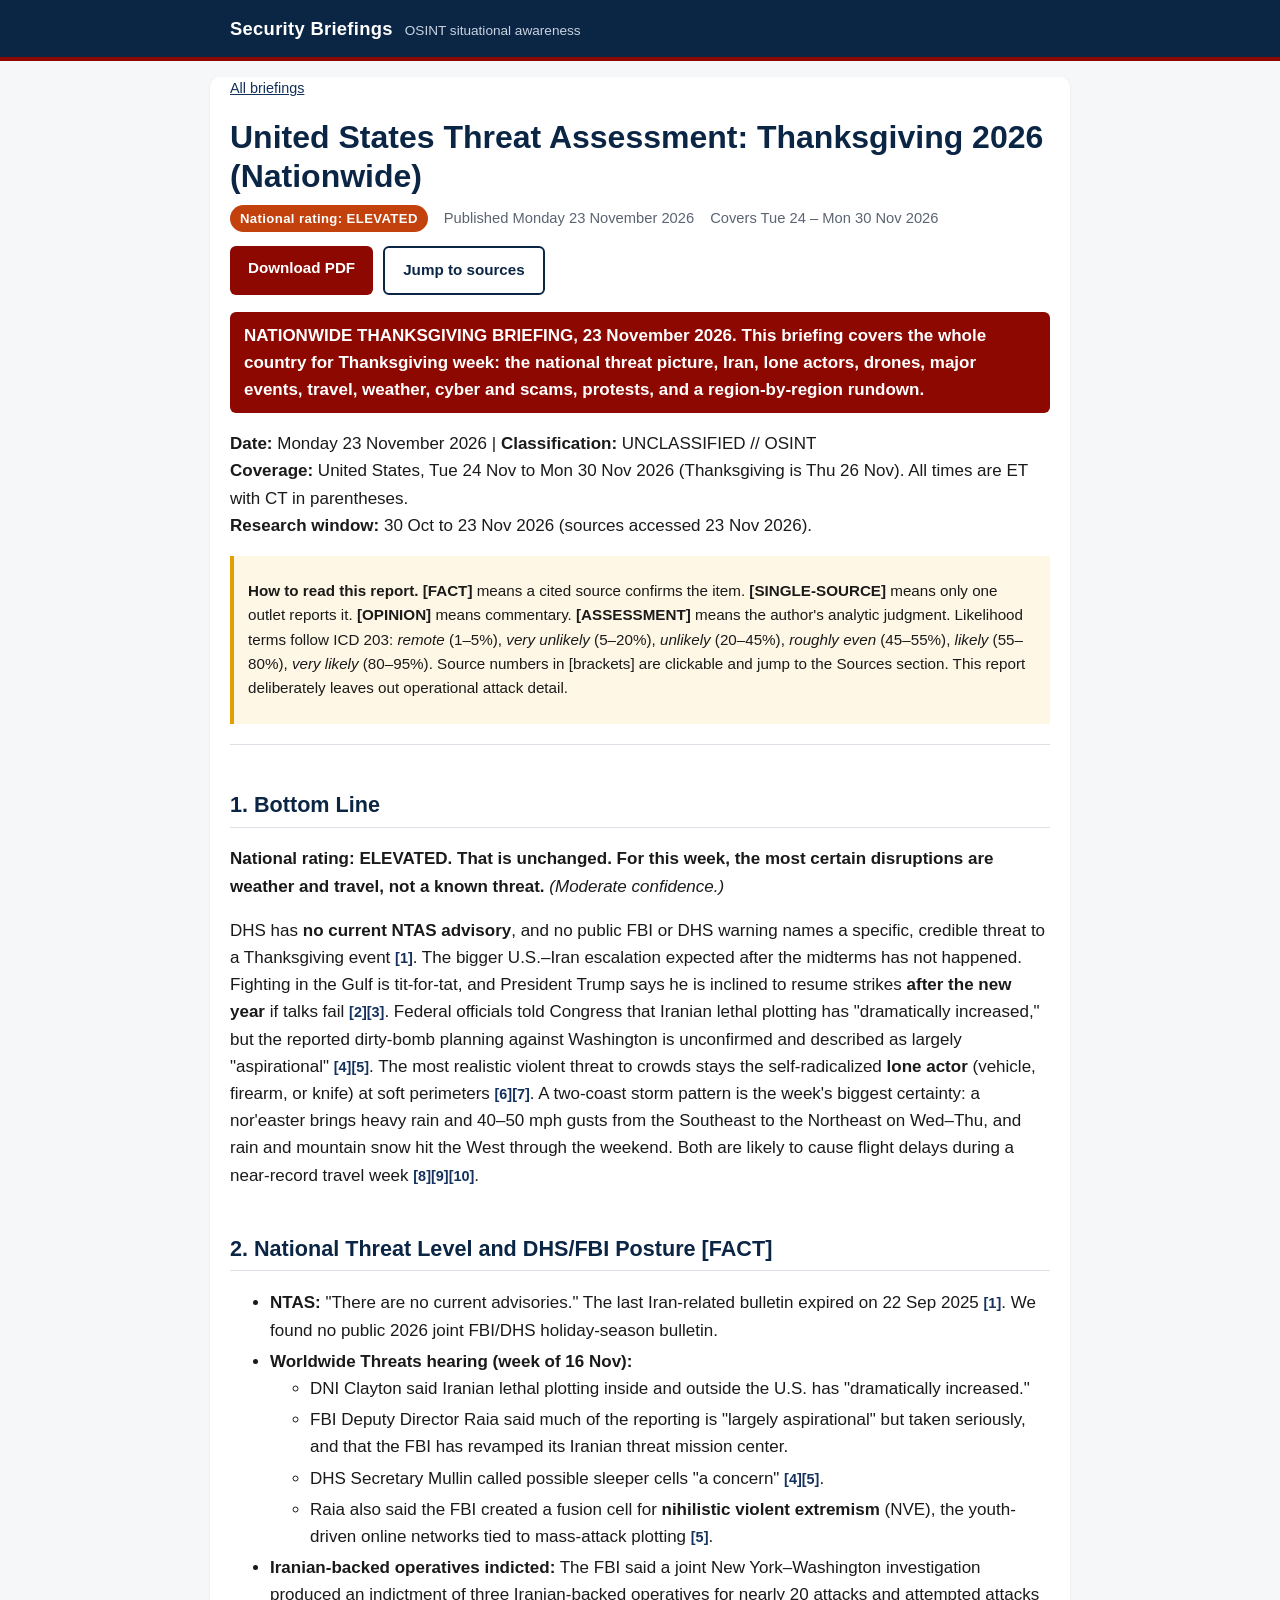
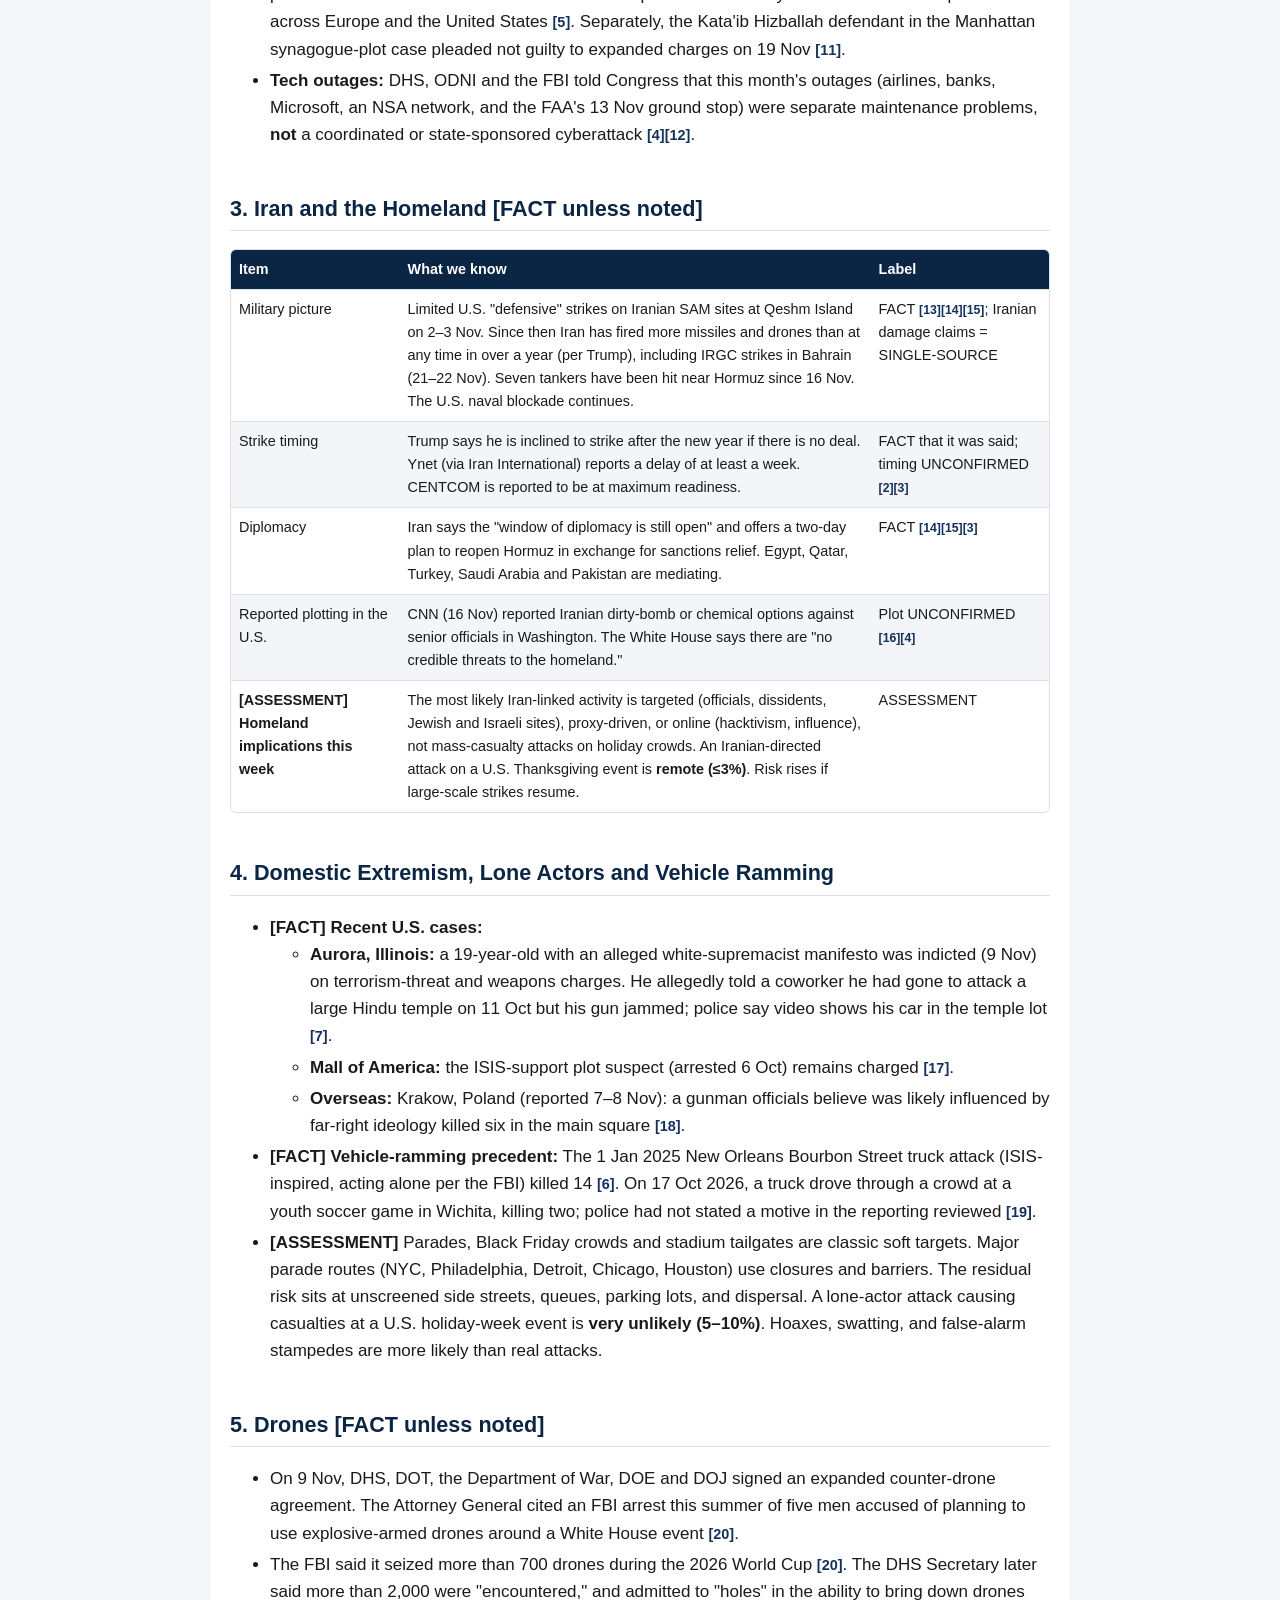
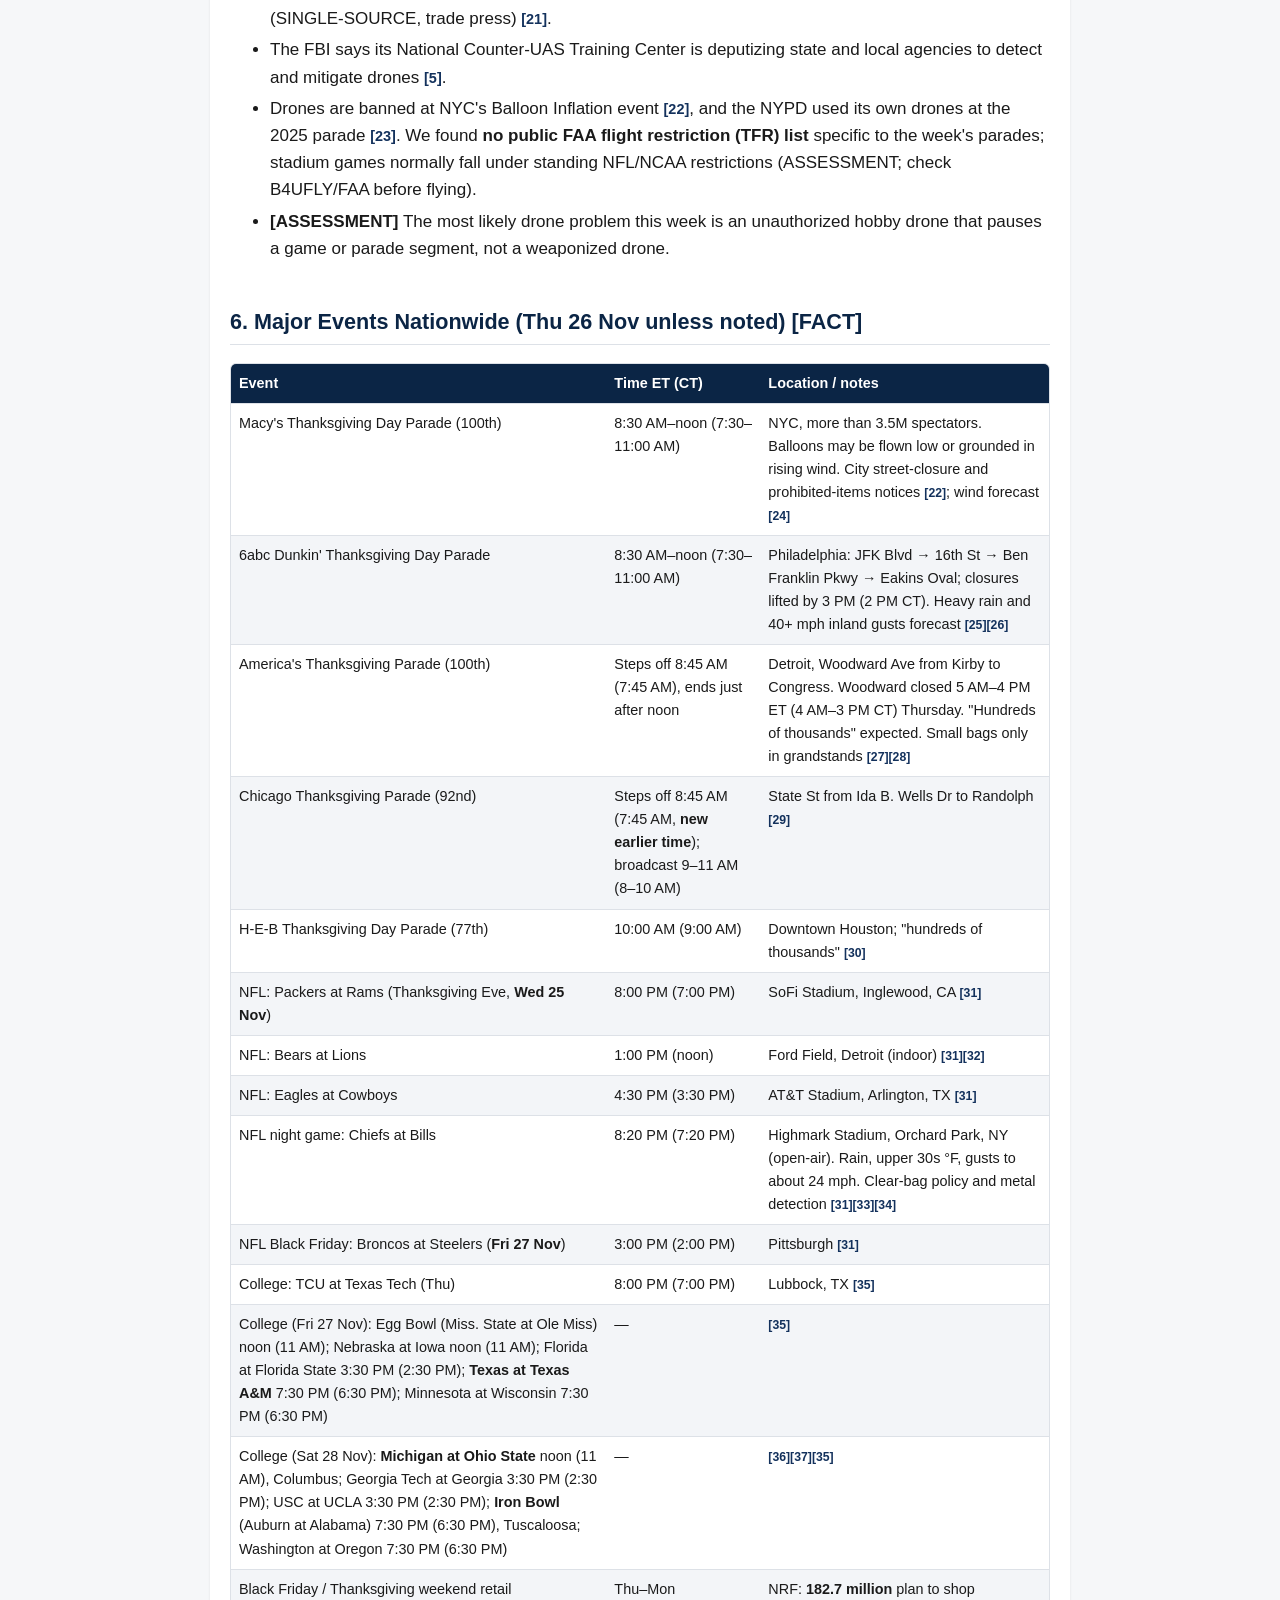
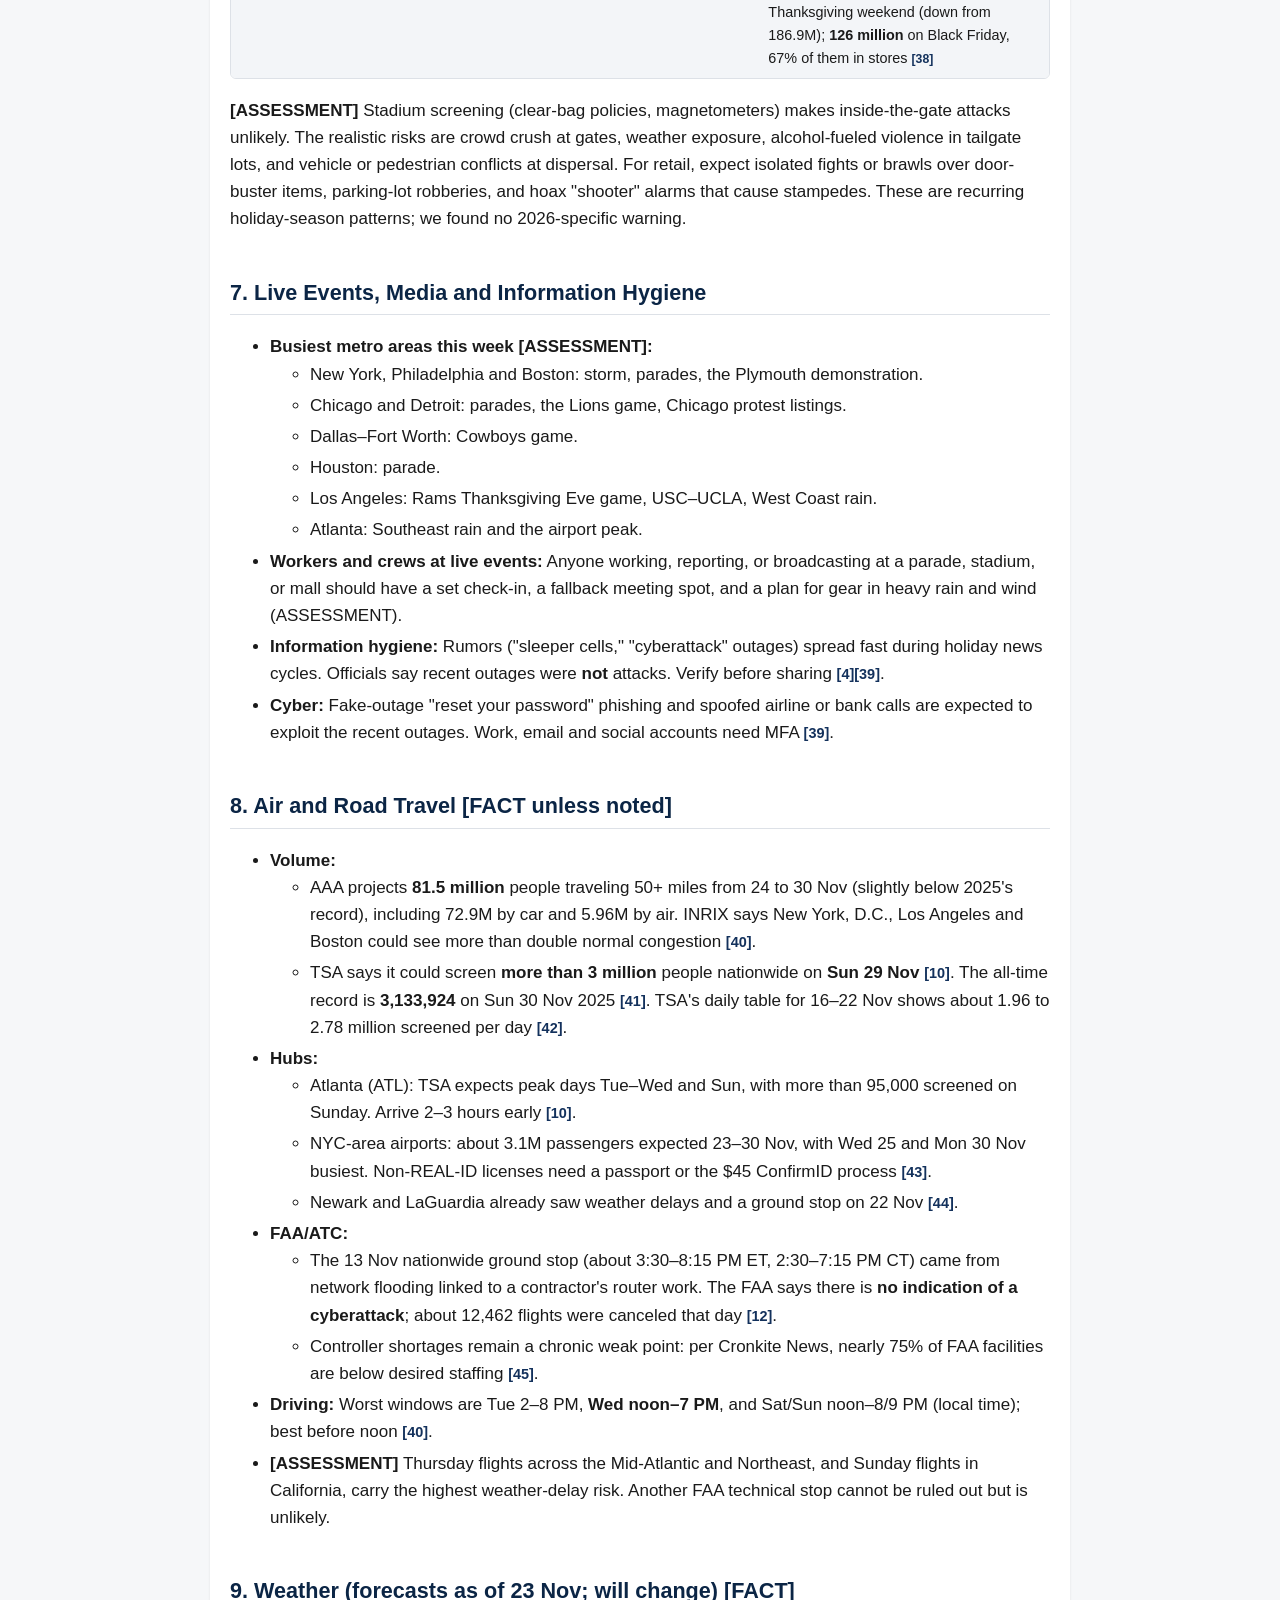
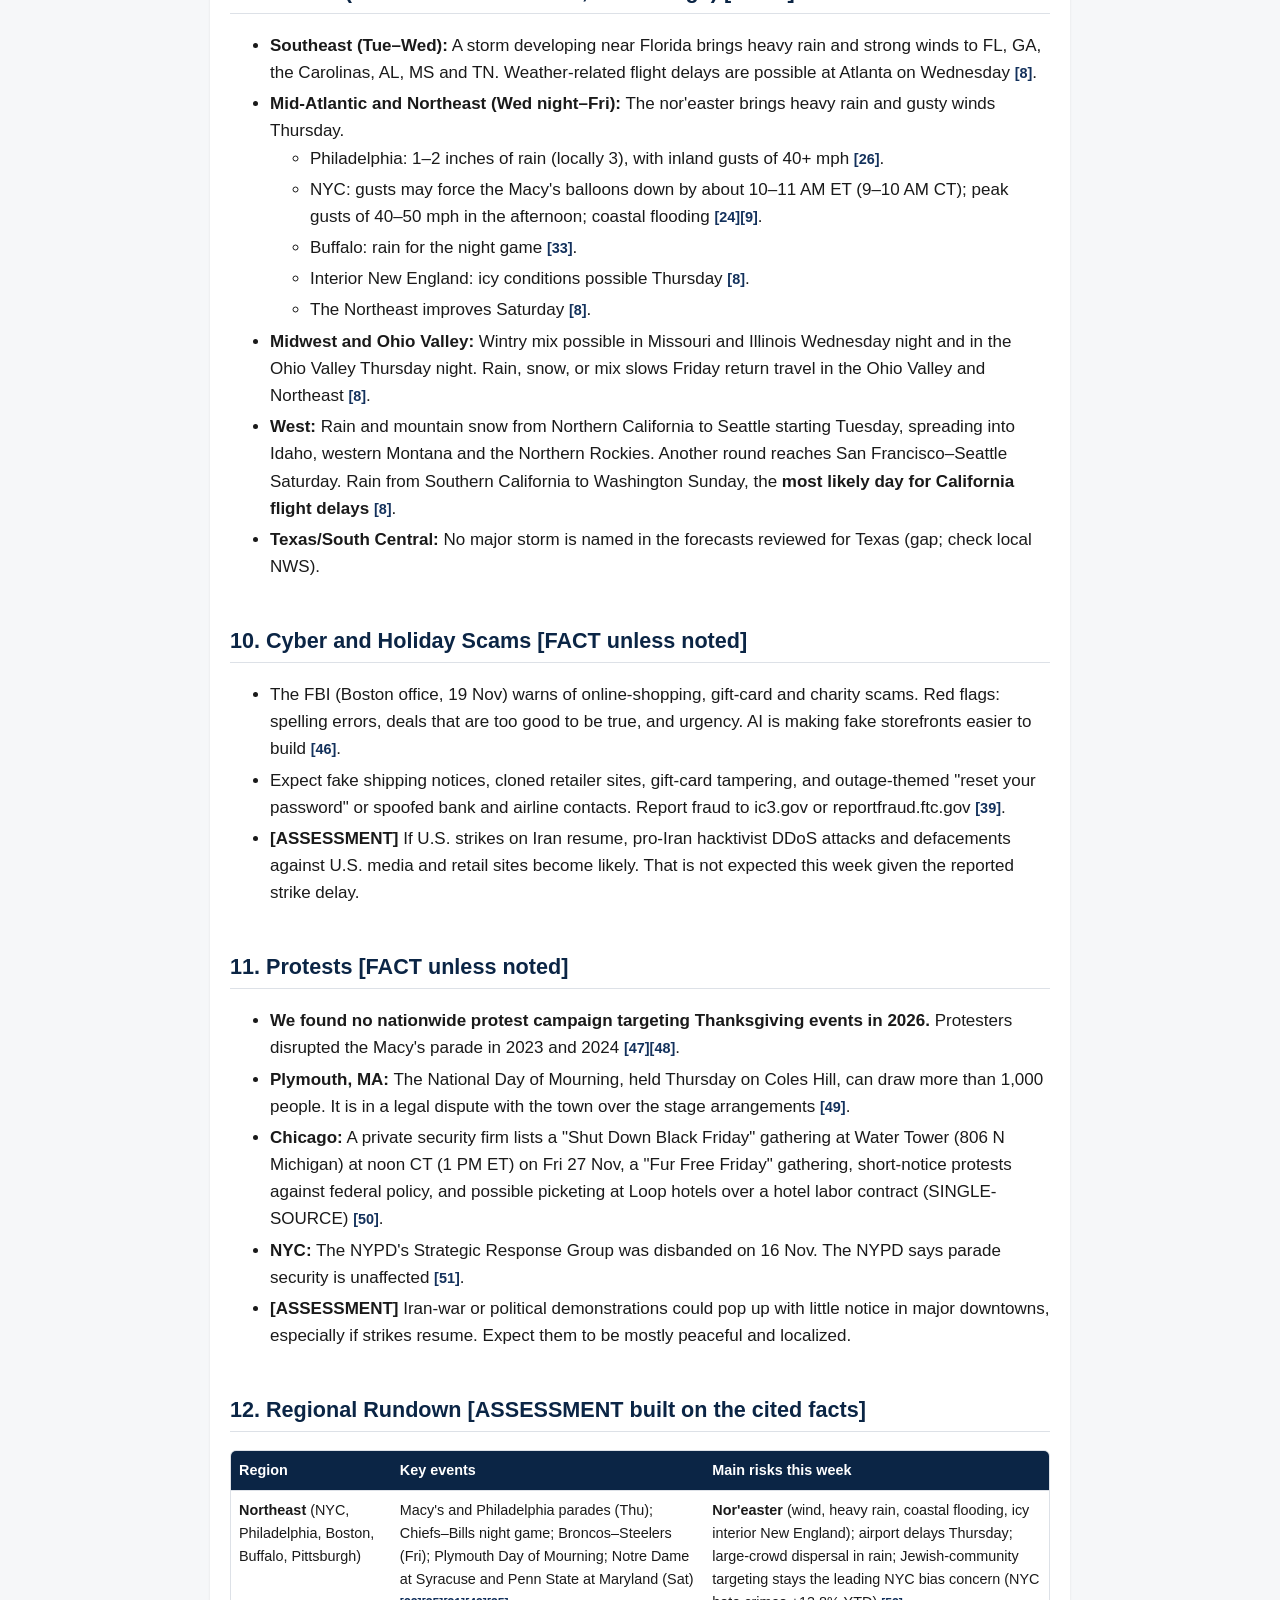
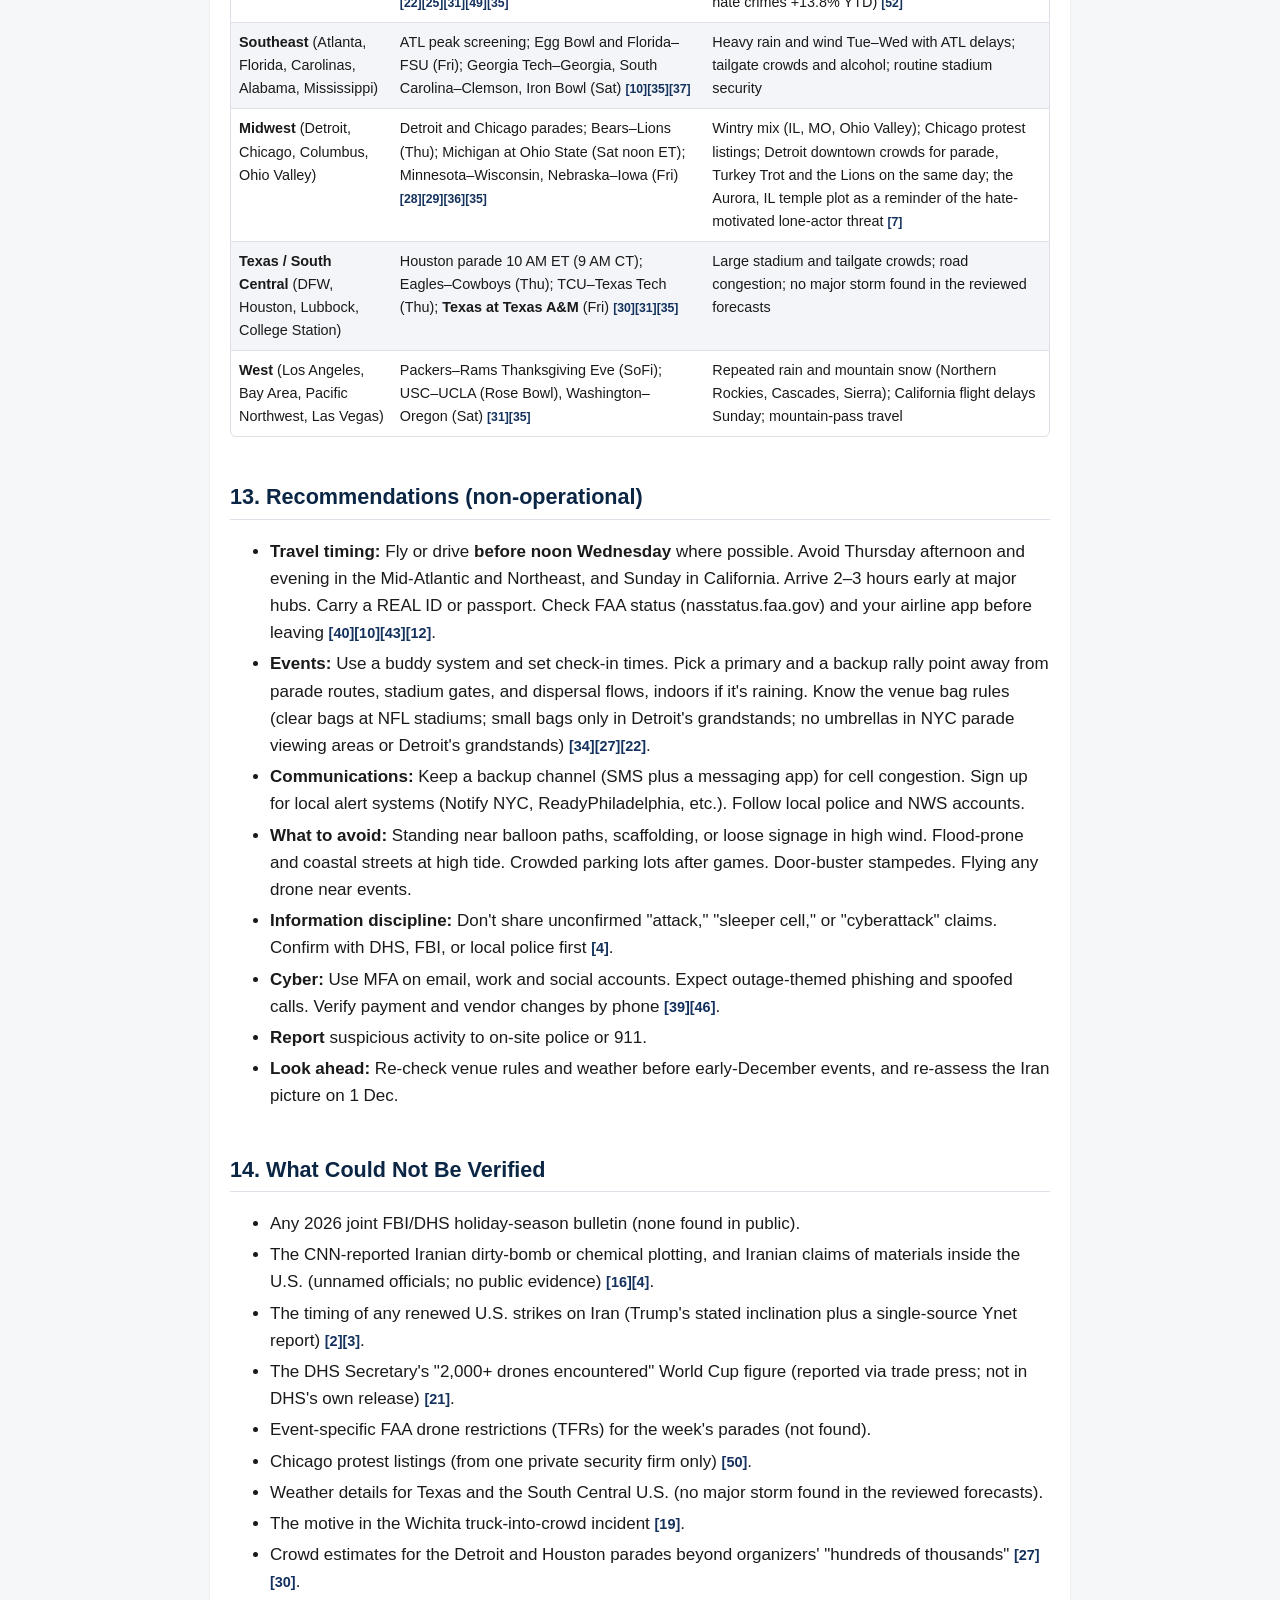
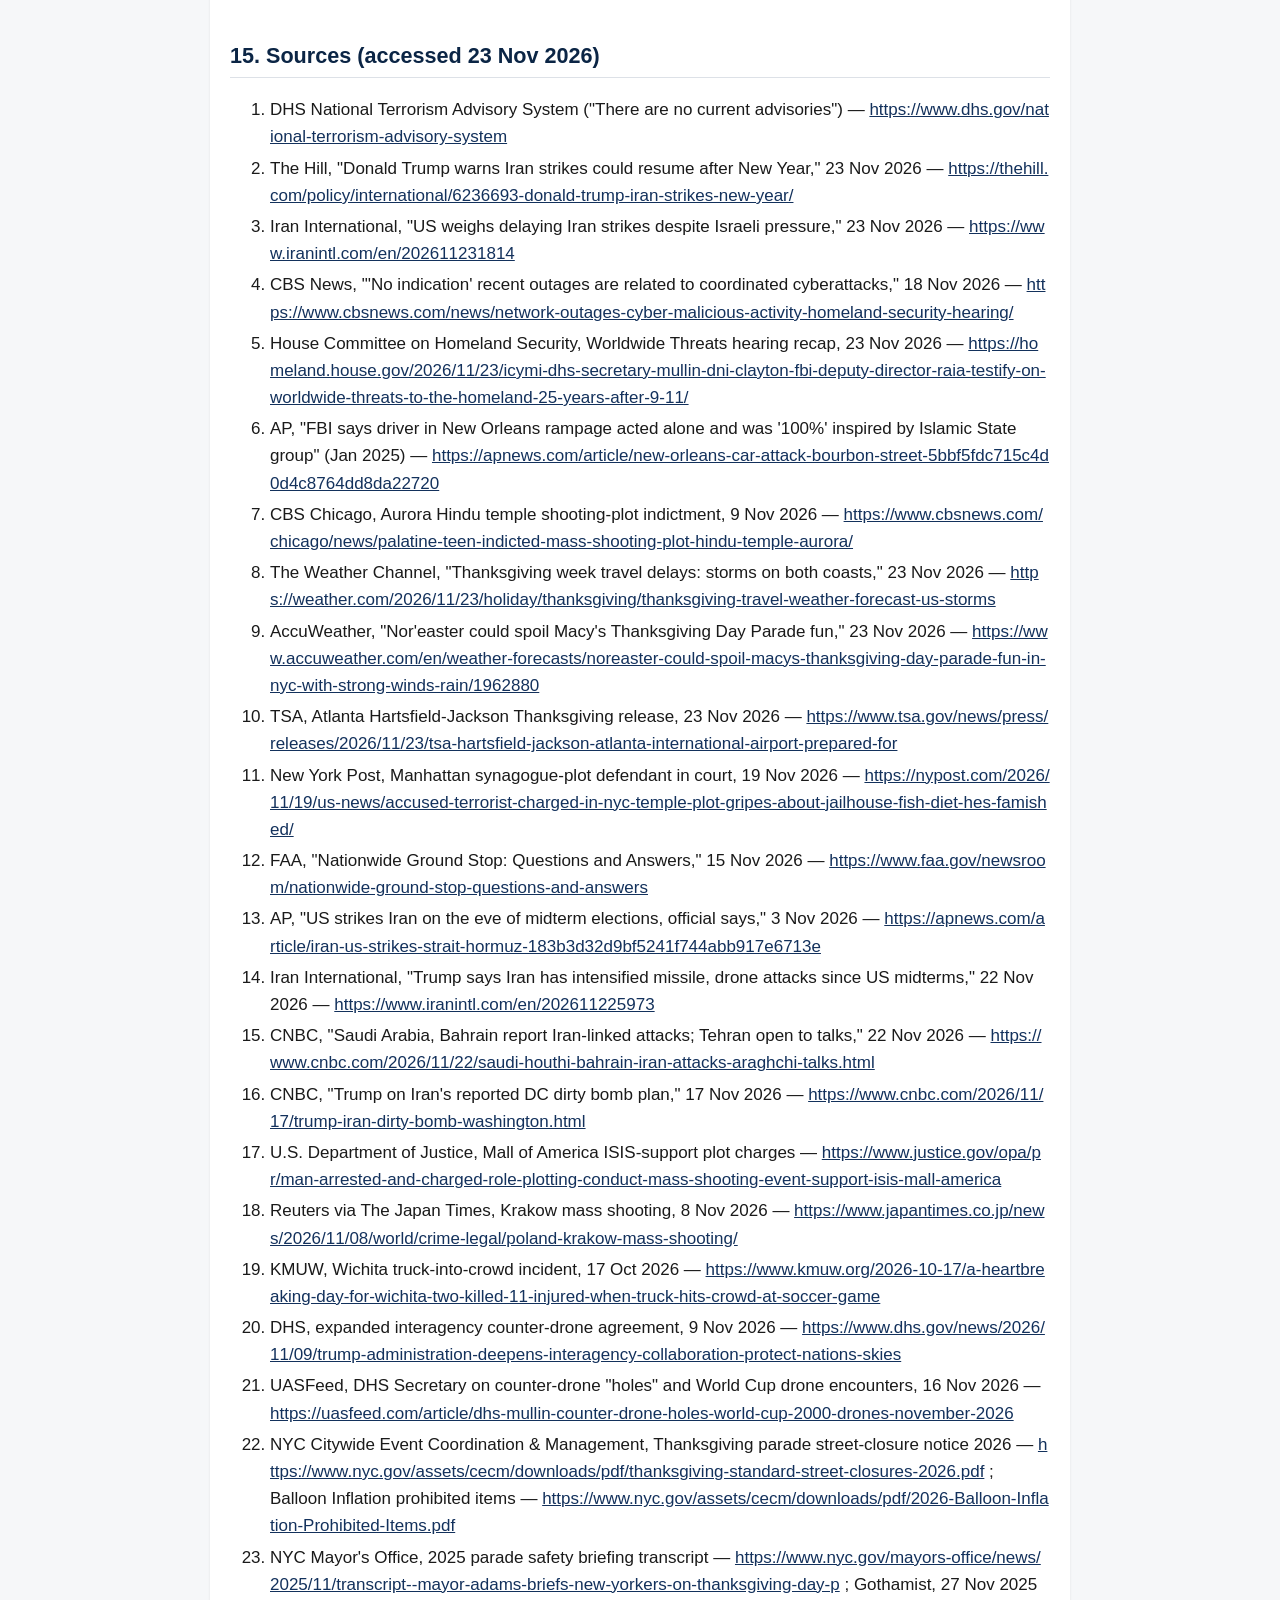
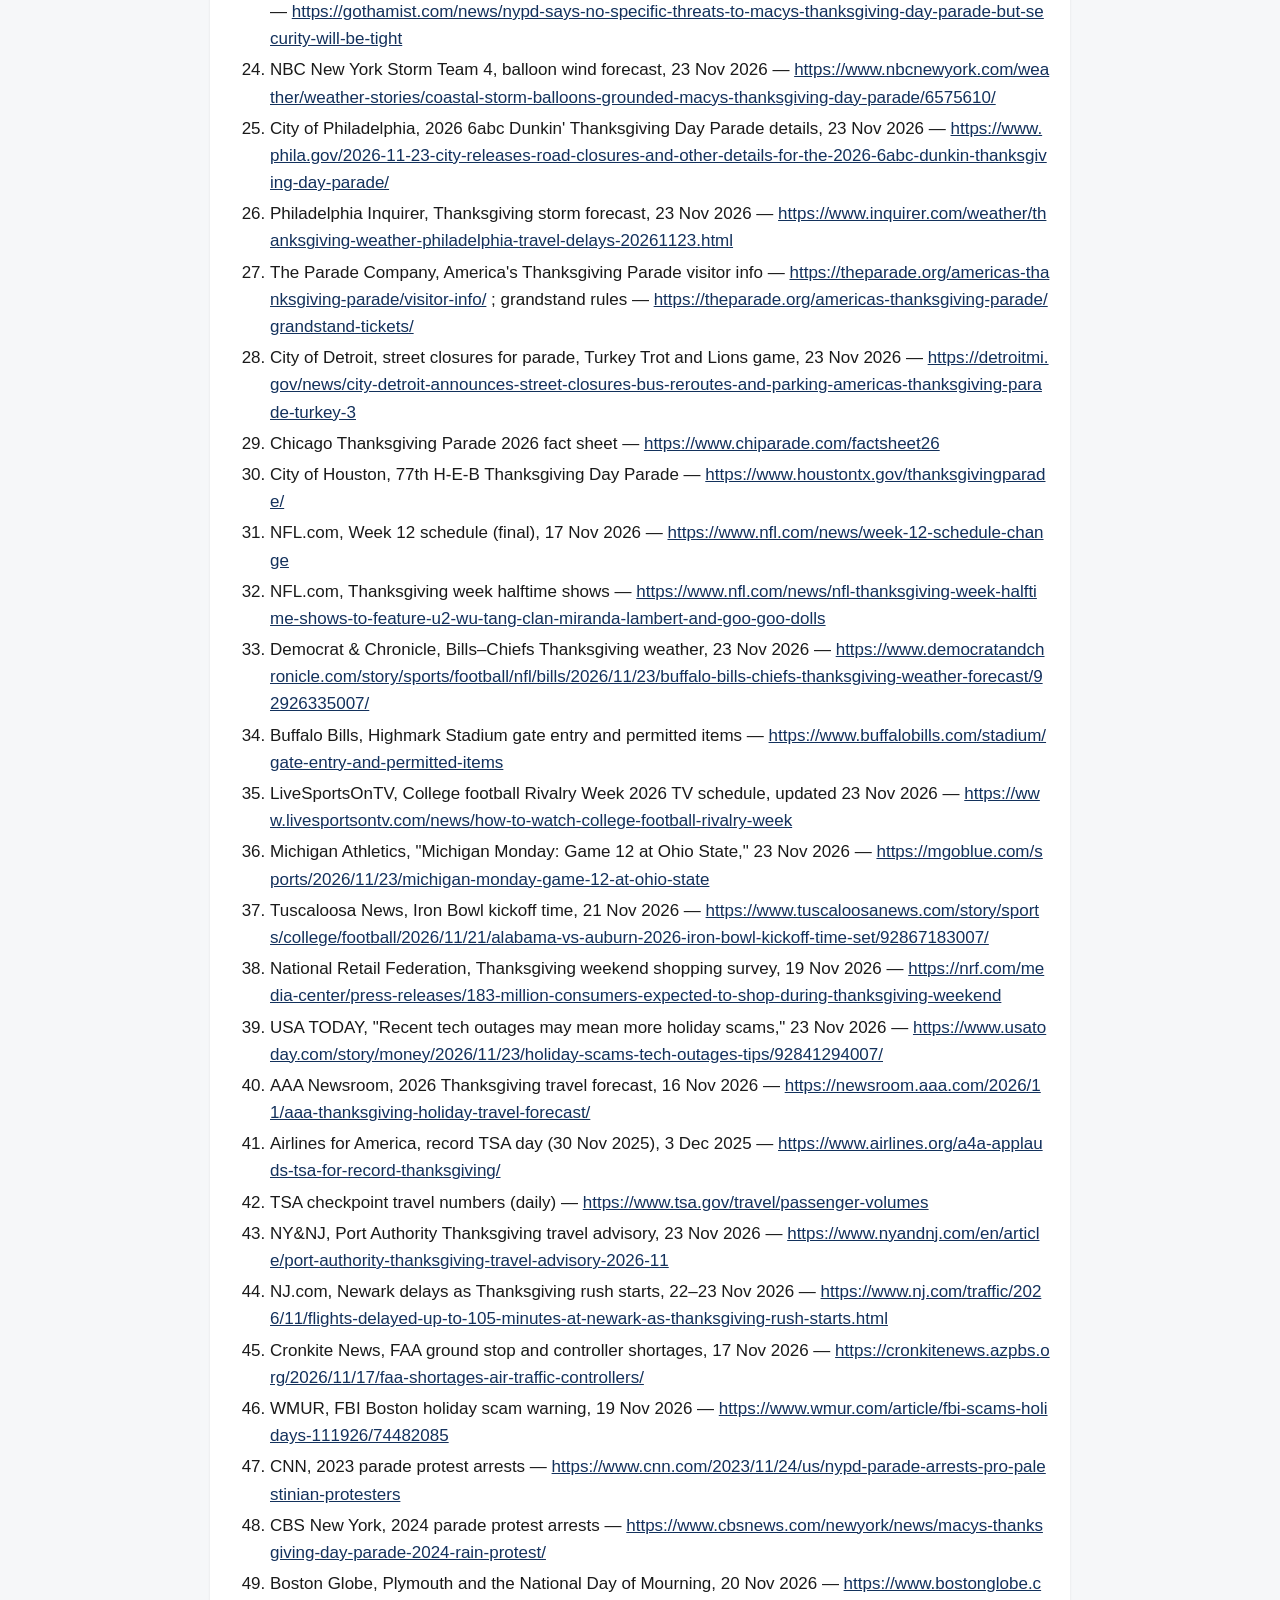
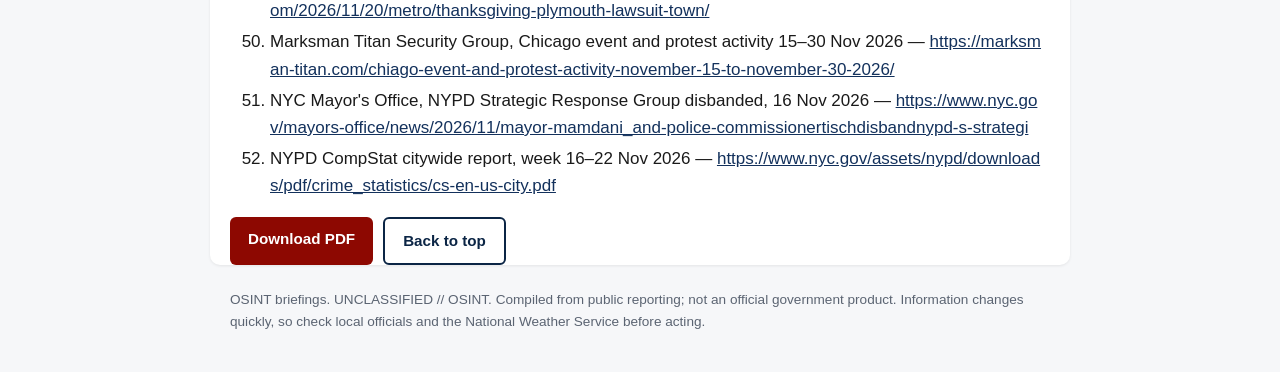
==== commit e1525696: "Say OSINT instead of open-source" ====
--- a/posts/usa-thanksgiving-2026.html
+++ b/posts/usa-thanksgiving-2026.html
@@ -1,9 +1,9 @@
 <!doctype html><html lang="en"><head><meta charset="utf-8">
 <meta name="viewport" content="width=device-width, initial-scale=1">
 <title>United States Threat Assessment: Thanksgiving 2026 (Nationwide) | Security Briefings</title>
-<meta name="description" content="Open-source U.S. security and travel briefing for Thanksgiving week 2026: national threat rating, Iran, lone actors, drones, major events, travel, weather, scams and protests.">
+<meta name="description" content="OSINT U.S. security and travel briefing for Thanksgiving week 2026: national threat rating, Iran, lone actors, drones, major events, travel, weather, scams and protests.">
 <link rel="stylesheet" href="../assets/style.css"></head><body id="top">
-<header class="site"><div class="wrap"><a class="brand" href="../">Security Briefings</a><span class="tag">Open-source situational awareness</span></div></header>
+<header class="site"><div class="wrap"><a class="brand" href="../">Security Briefings</a><span class="tag">OSINT situational awareness</span></div></header>
 <main class="wrap article">
 <p class="crumb"><a href="../">All briefings</a></p>
 <h1>United States Threat Assessment: Thanksgiving 2026 (Nationwide)</h1>
@@ -13,7 +13,7 @@
 </div>
 <p class="actions"><a class="btn" href="../pdf/USA-Thanksgiving-2026-Security-Briefing.pdf" download>Download PDF</a> <a class="btn ghost" href="#sources">Jump to sources</a></p>
 <article><p class="update"><strong>NATIONWIDE THANKSGIVING BRIEFING, 23 November 2026.</strong> This briefing covers the whole country for Thanksgiving week: the national threat picture, Iran, lone actors, drones, major events, travel, weather, cyber and scams, protests, and a region-by-region rundown.</p>
-<p><strong>Date:</strong> Monday 23 November 2026 | <strong>Classification:</strong> UNCLASSIFIED // OPEN SOURCE<br />
+<p><strong>Date:</strong> Monday 23 November 2026 | <strong>Classification:</strong> UNCLASSIFIED // OSINT<br />
 <strong>Coverage:</strong> United States, Tue 24 Nov to Mon 30 Nov 2026 (Thanksgiving is Thu 26 Nov). All times are ET with CT in parentheses.<br />
 <strong>Research window:</strong> 30 Oct to 23 Nov 2026 (sources accessed 23 Nov 2026).</p>
 <blockquote>
@@ -356,4 +356,4 @@
 <li><span id="src-52" class="anchor"></span>NYPD CompStat citywide report, week 16–22 Nov 2026 — <a href="https://www.nyc.gov/assets/nypd/downloads/pdf/crime_statistics/cs-en-us-city.pdf" target="_blank" rel="noopener">https://www.nyc.gov/assets/nypd/downloads/pdf/crime_statistics/cs-en-us-city.pdf</a></li>
 </ol></article>
 <p class="actions"><a class="btn" href="../pdf/USA-Thanksgiving-2026-Security-Briefing.pdf" download>Download PDF</a> <a class="btn ghost" href="#top">Back to top</a></p>
-</main><footer class="site"><div class="wrap">Open-source briefings. UNCLASSIFIED // OPEN SOURCE. Compiled from public reporting; not an official government product. Information changes quickly, so check local officials and the National Weather Service before acting.</div></footer></body></html>+</main><footer class="site"><div class="wrap">OSINT briefings. UNCLASSIFIED // OSINT. Compiled from public reporting; not an official government product. Information changes quickly, so check local officials and the National Weather Service before acting.</div></footer></body></html>
